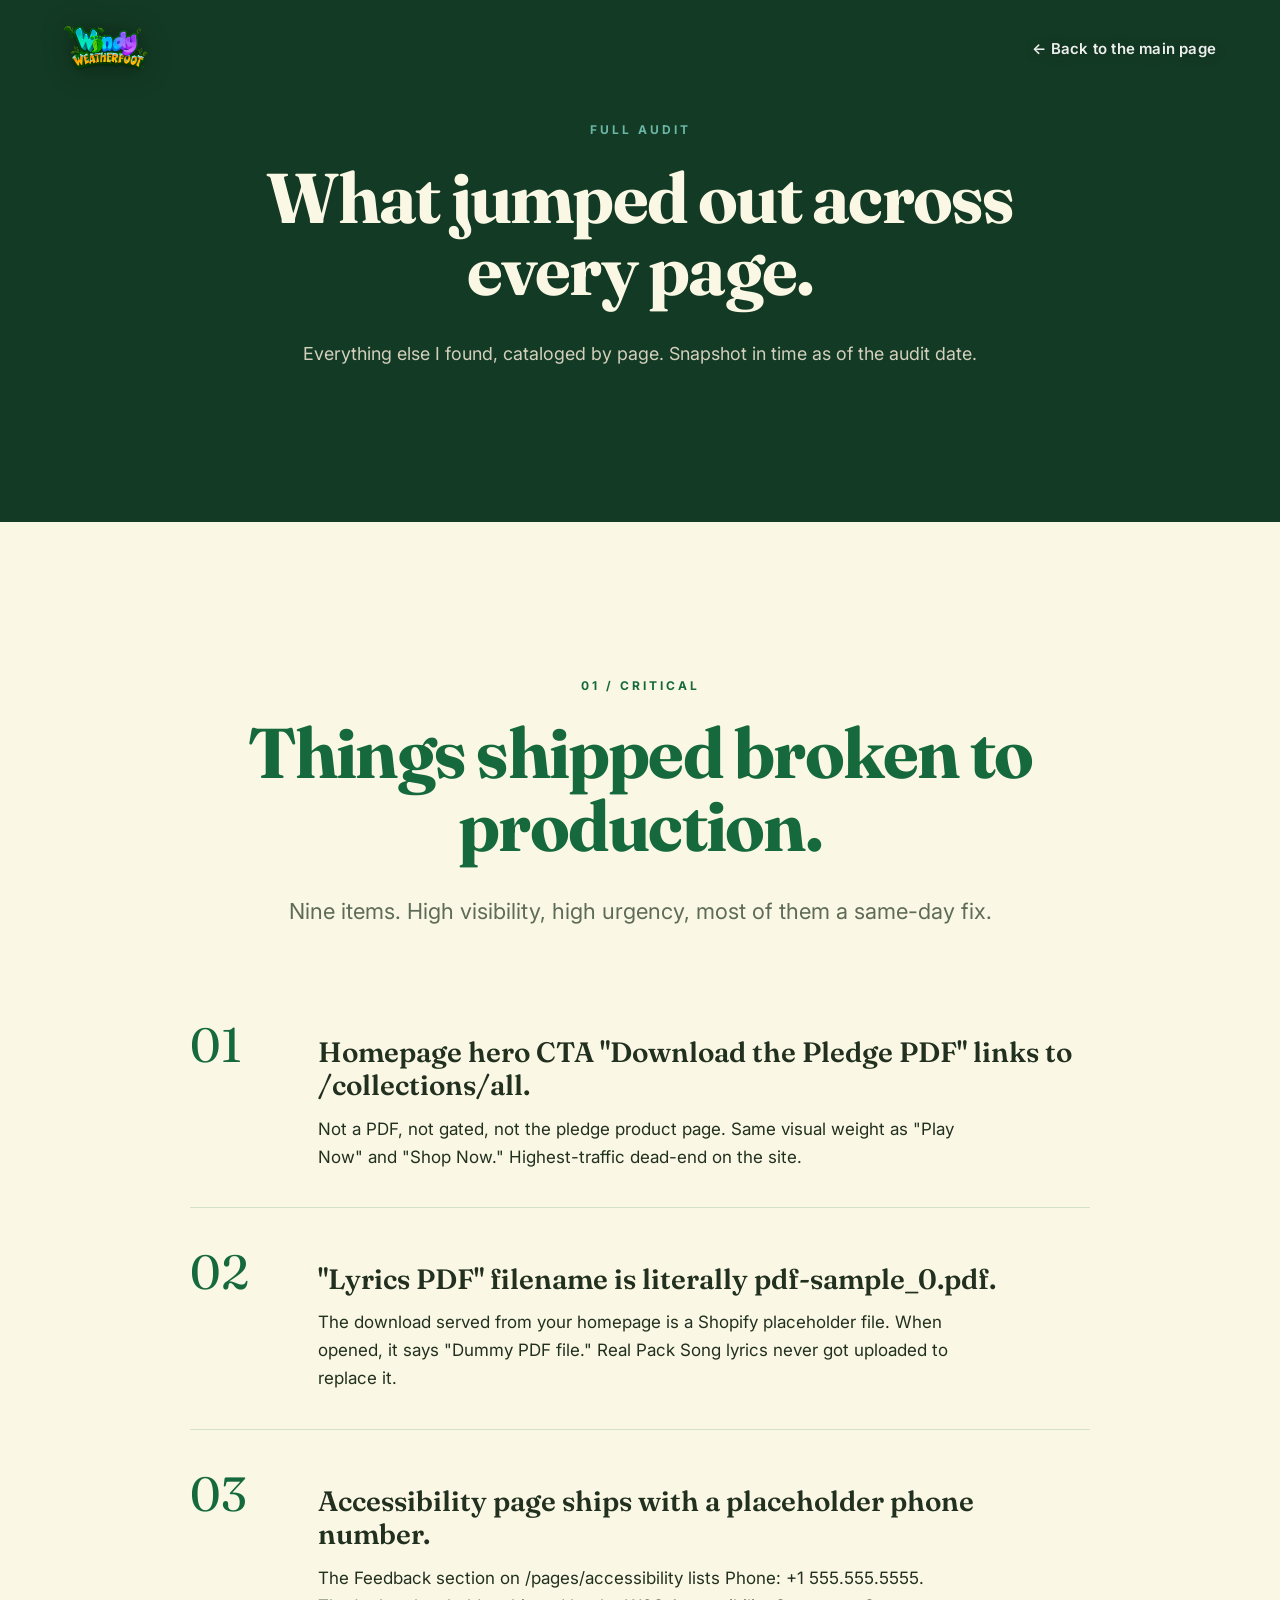
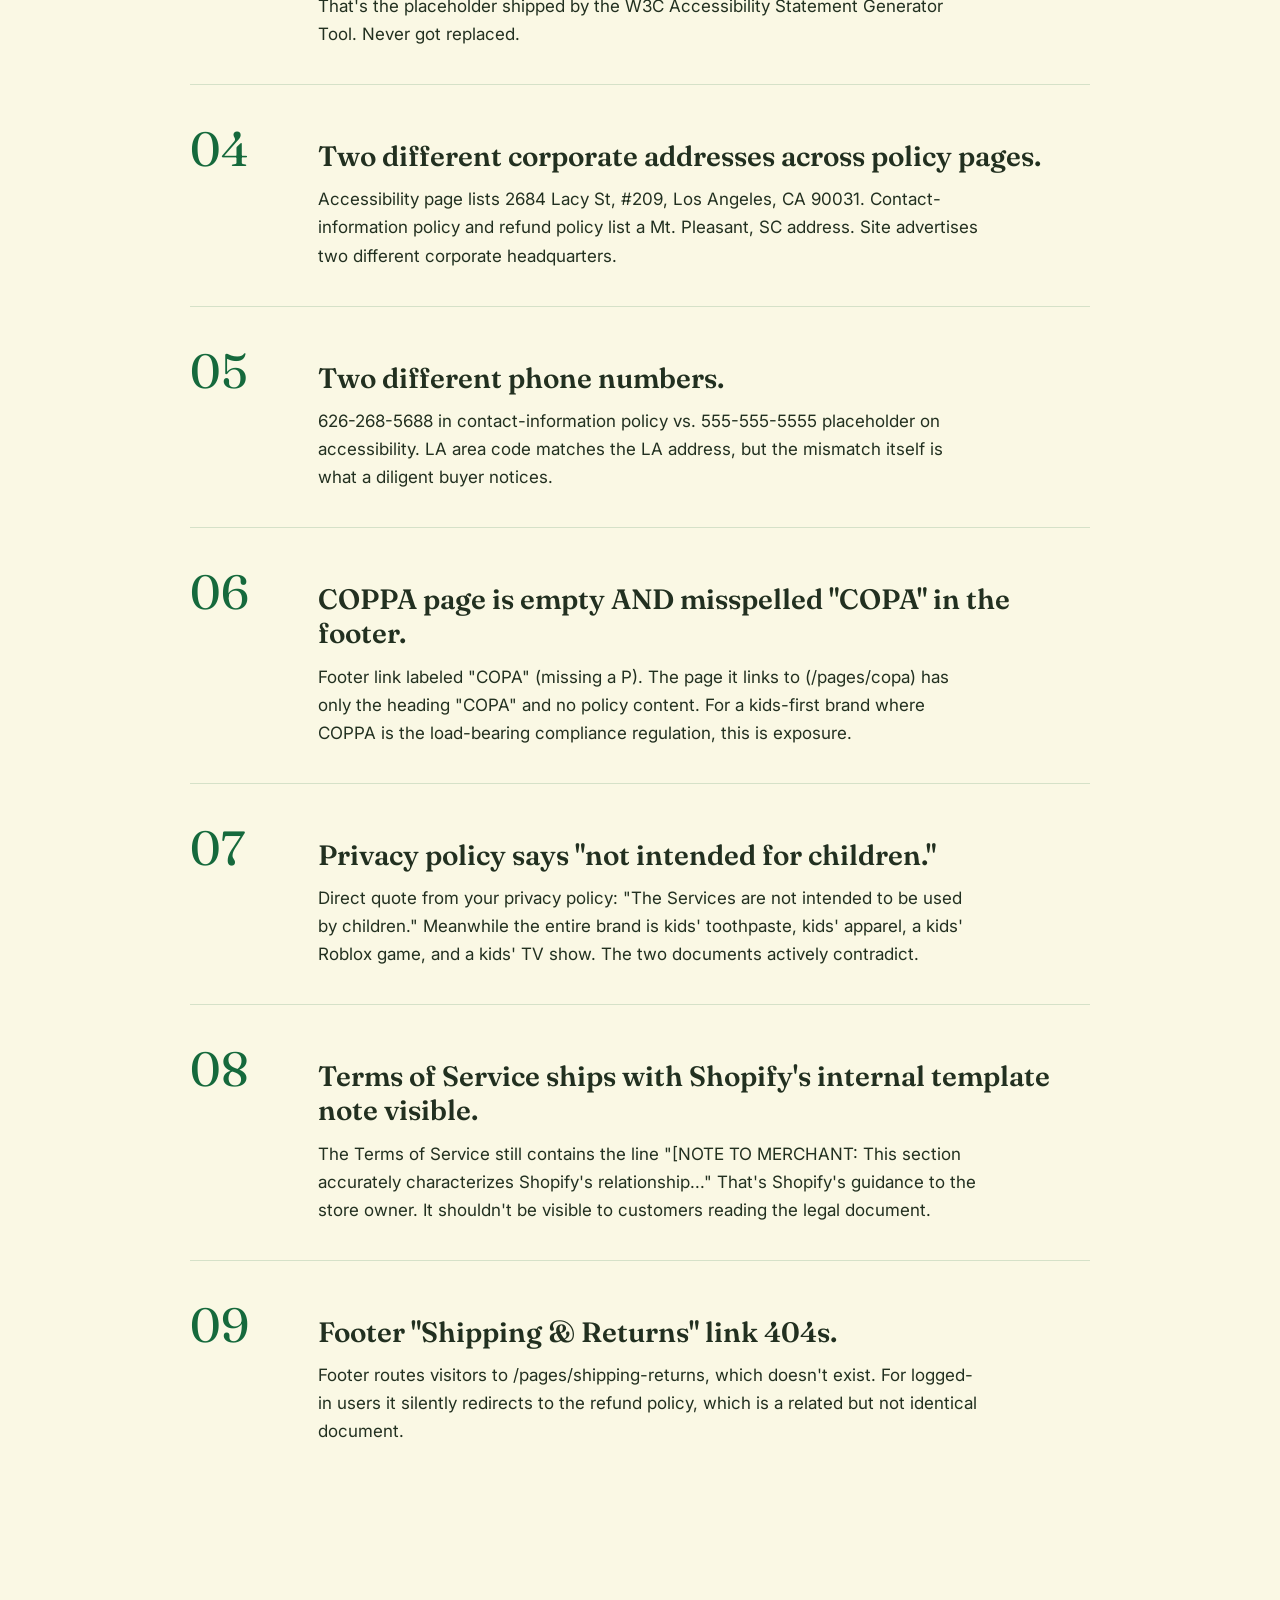
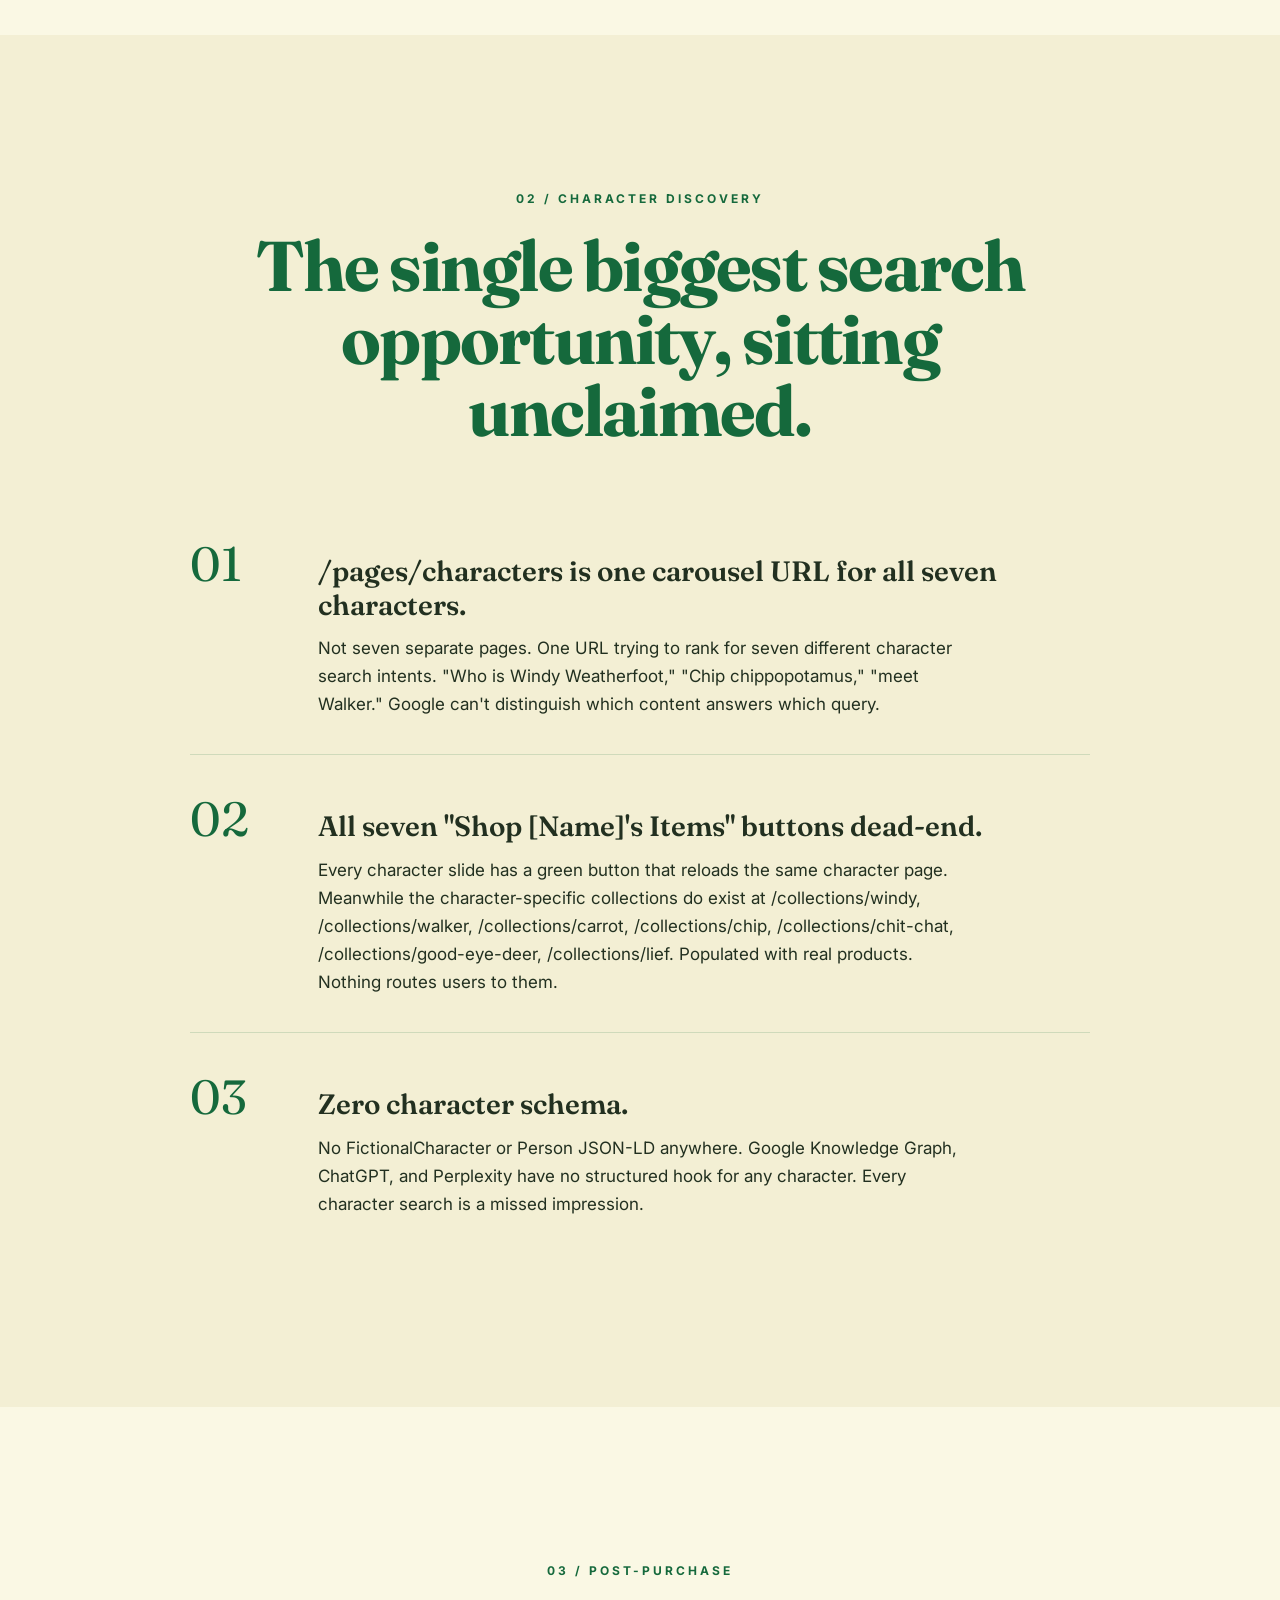
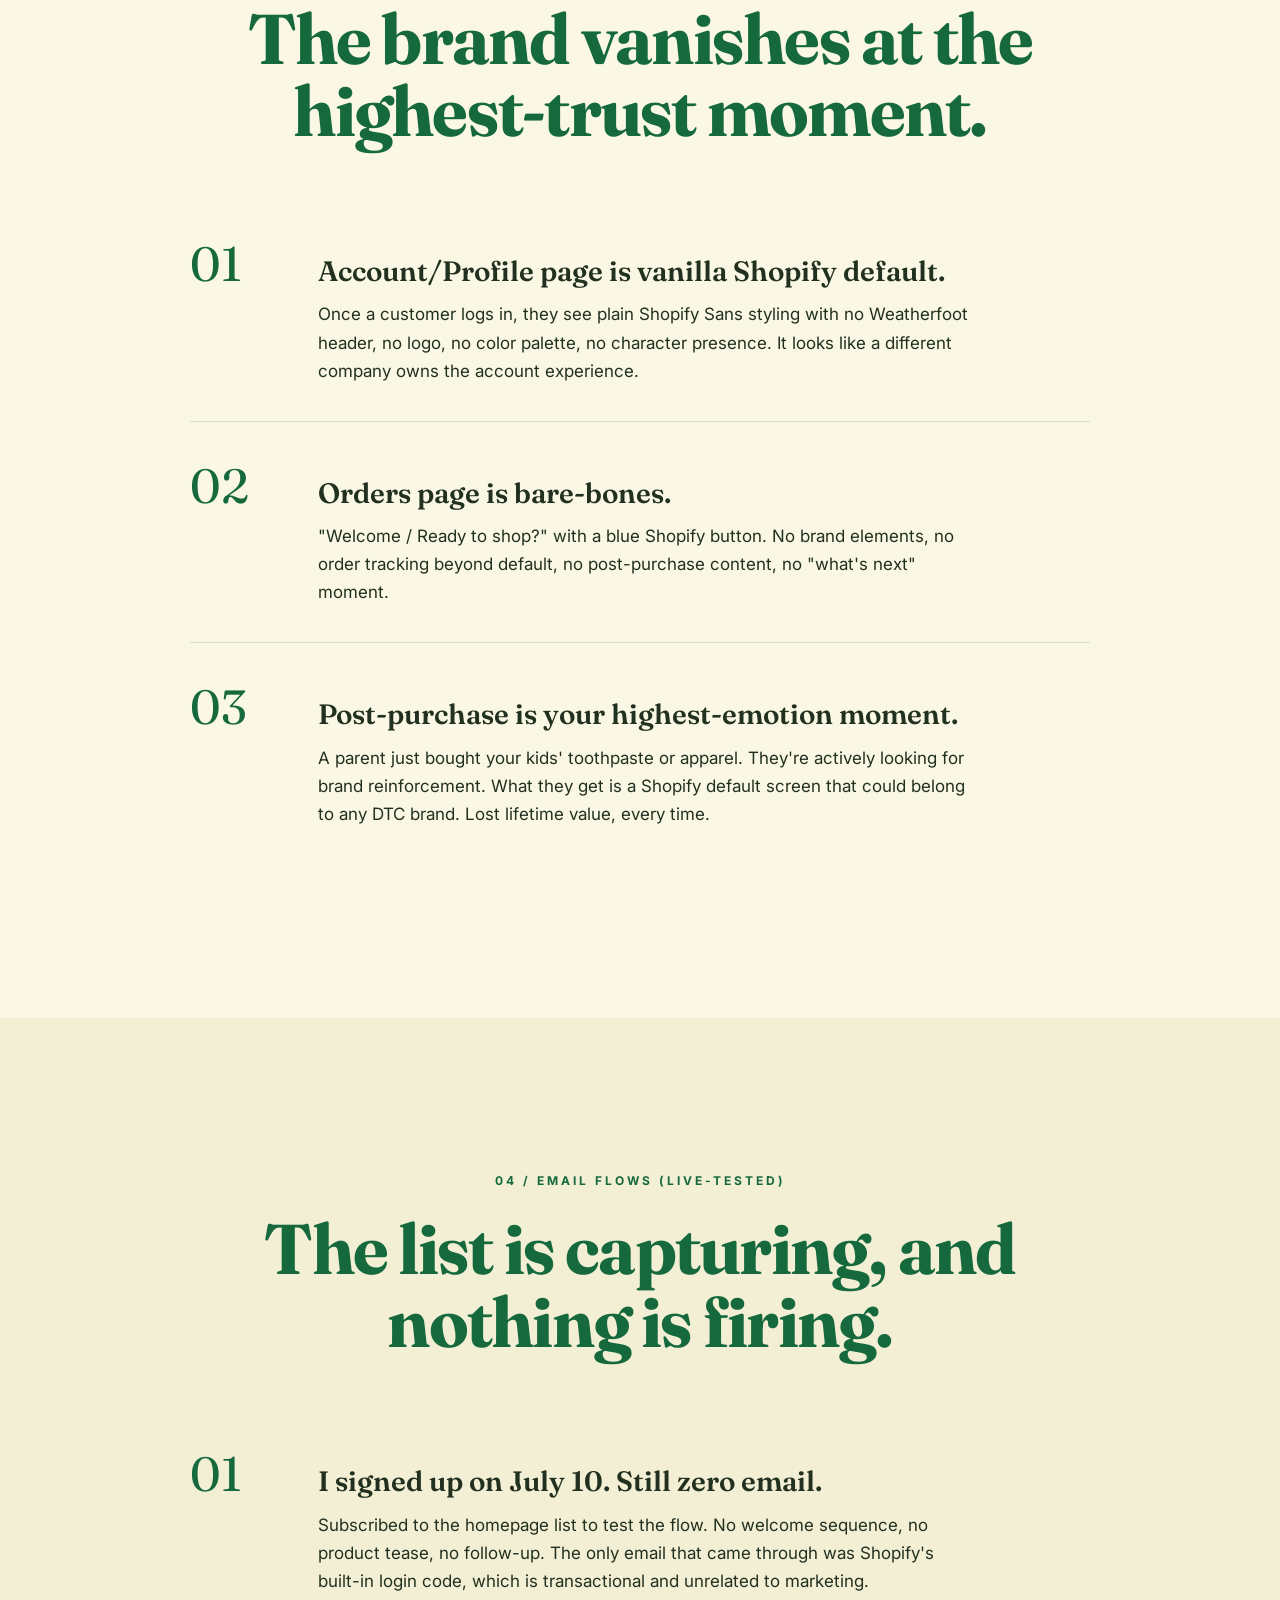
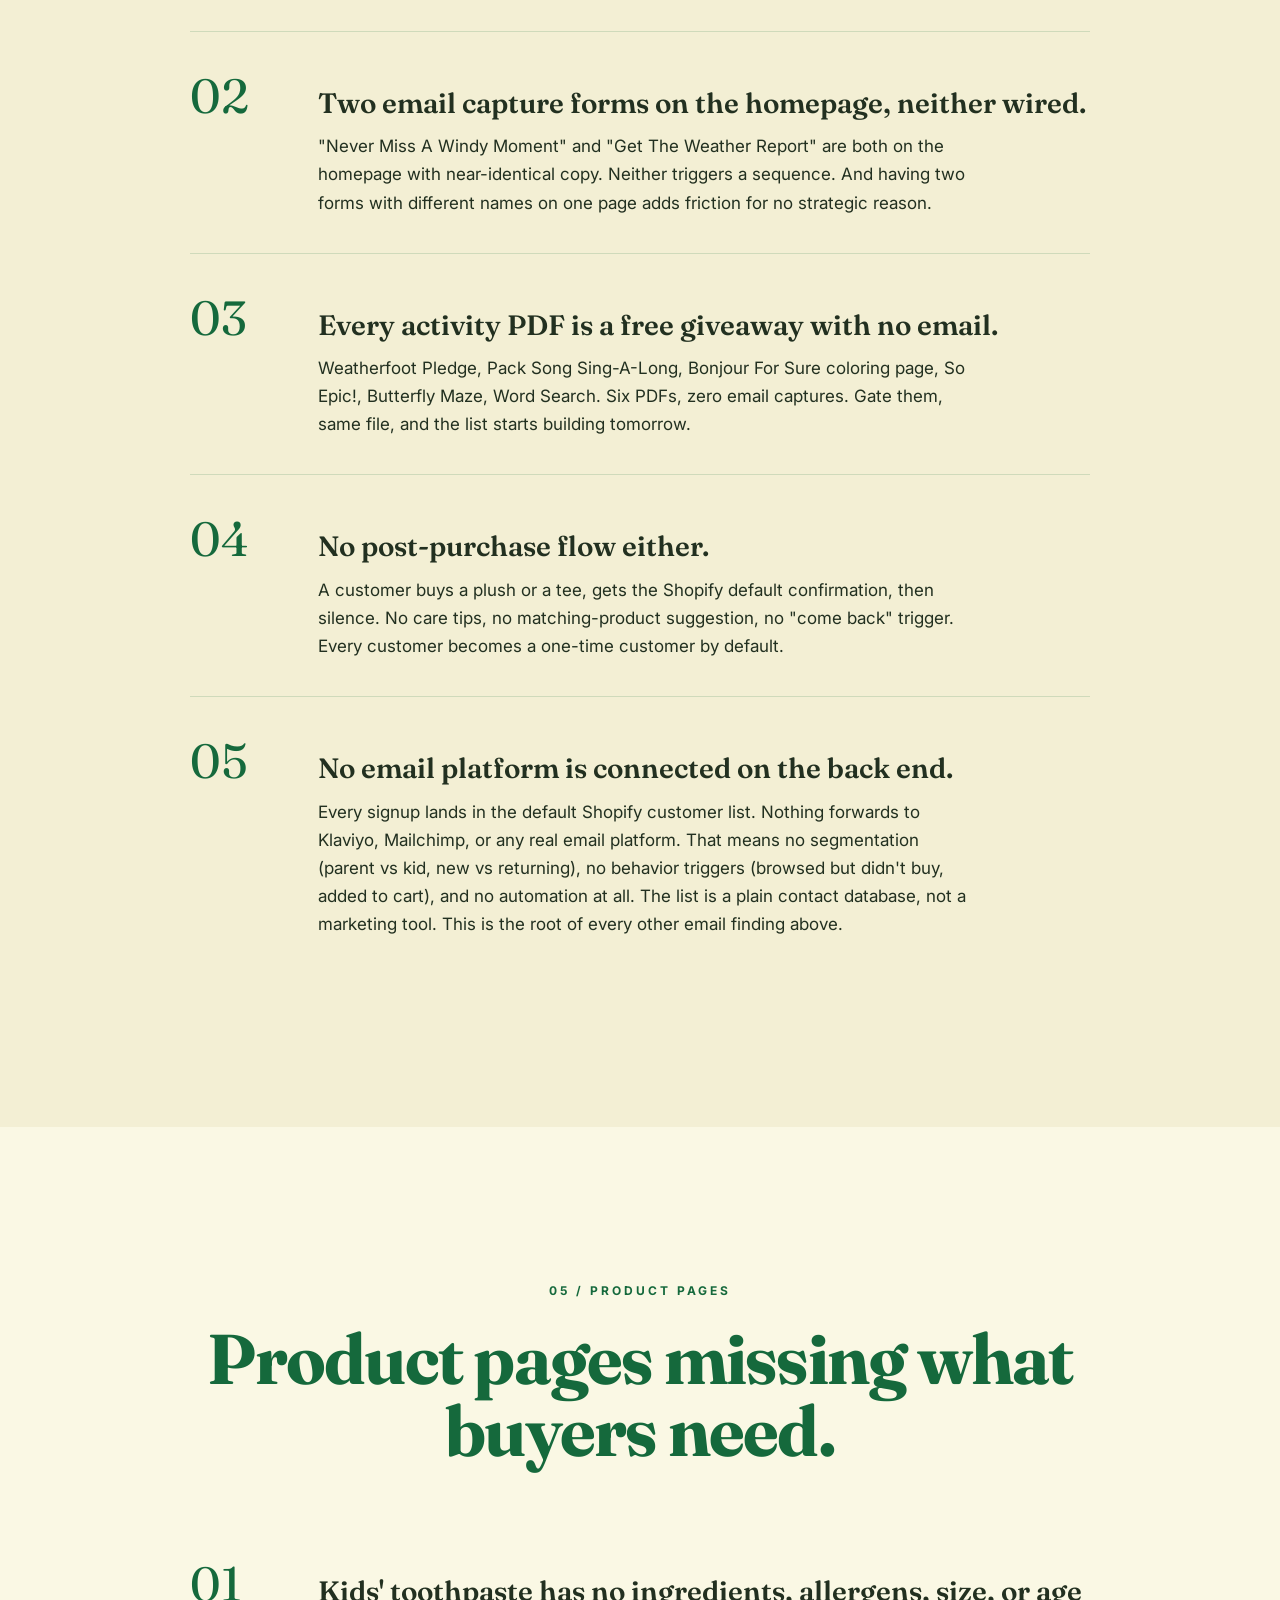
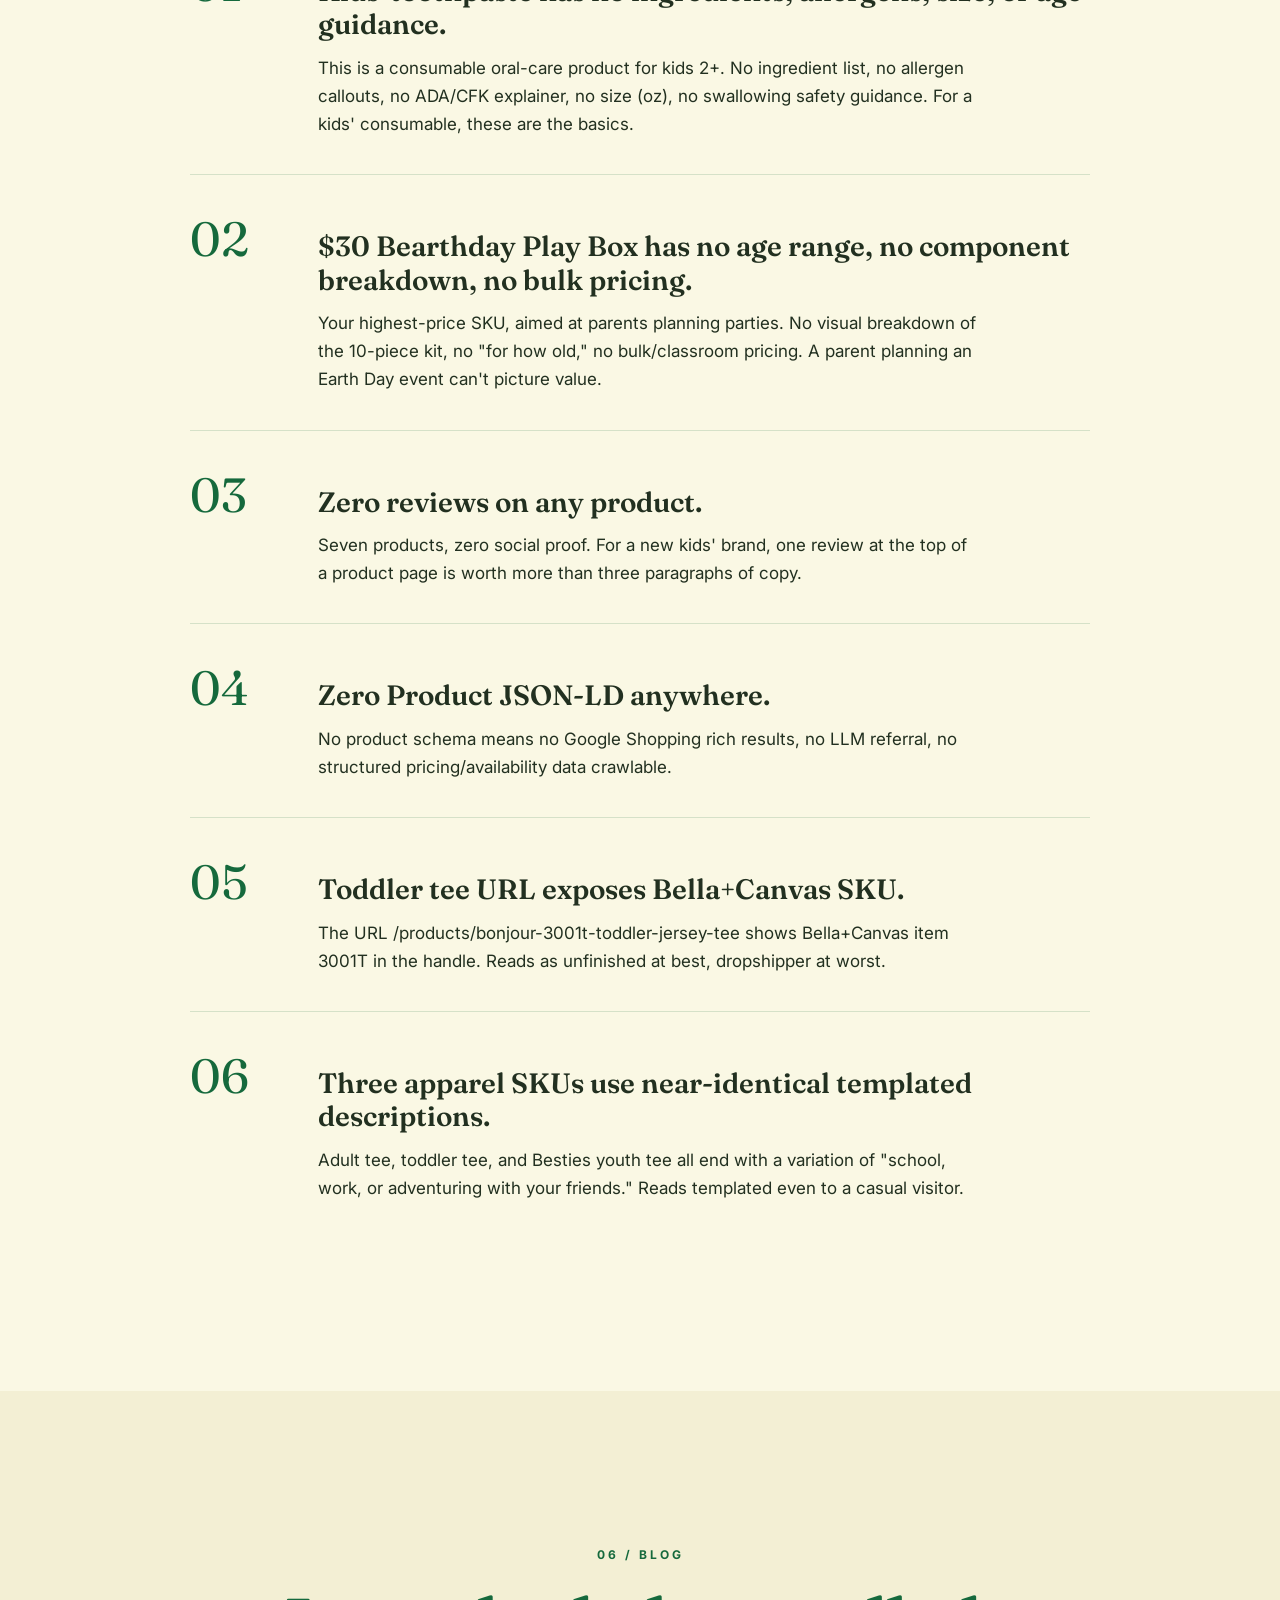
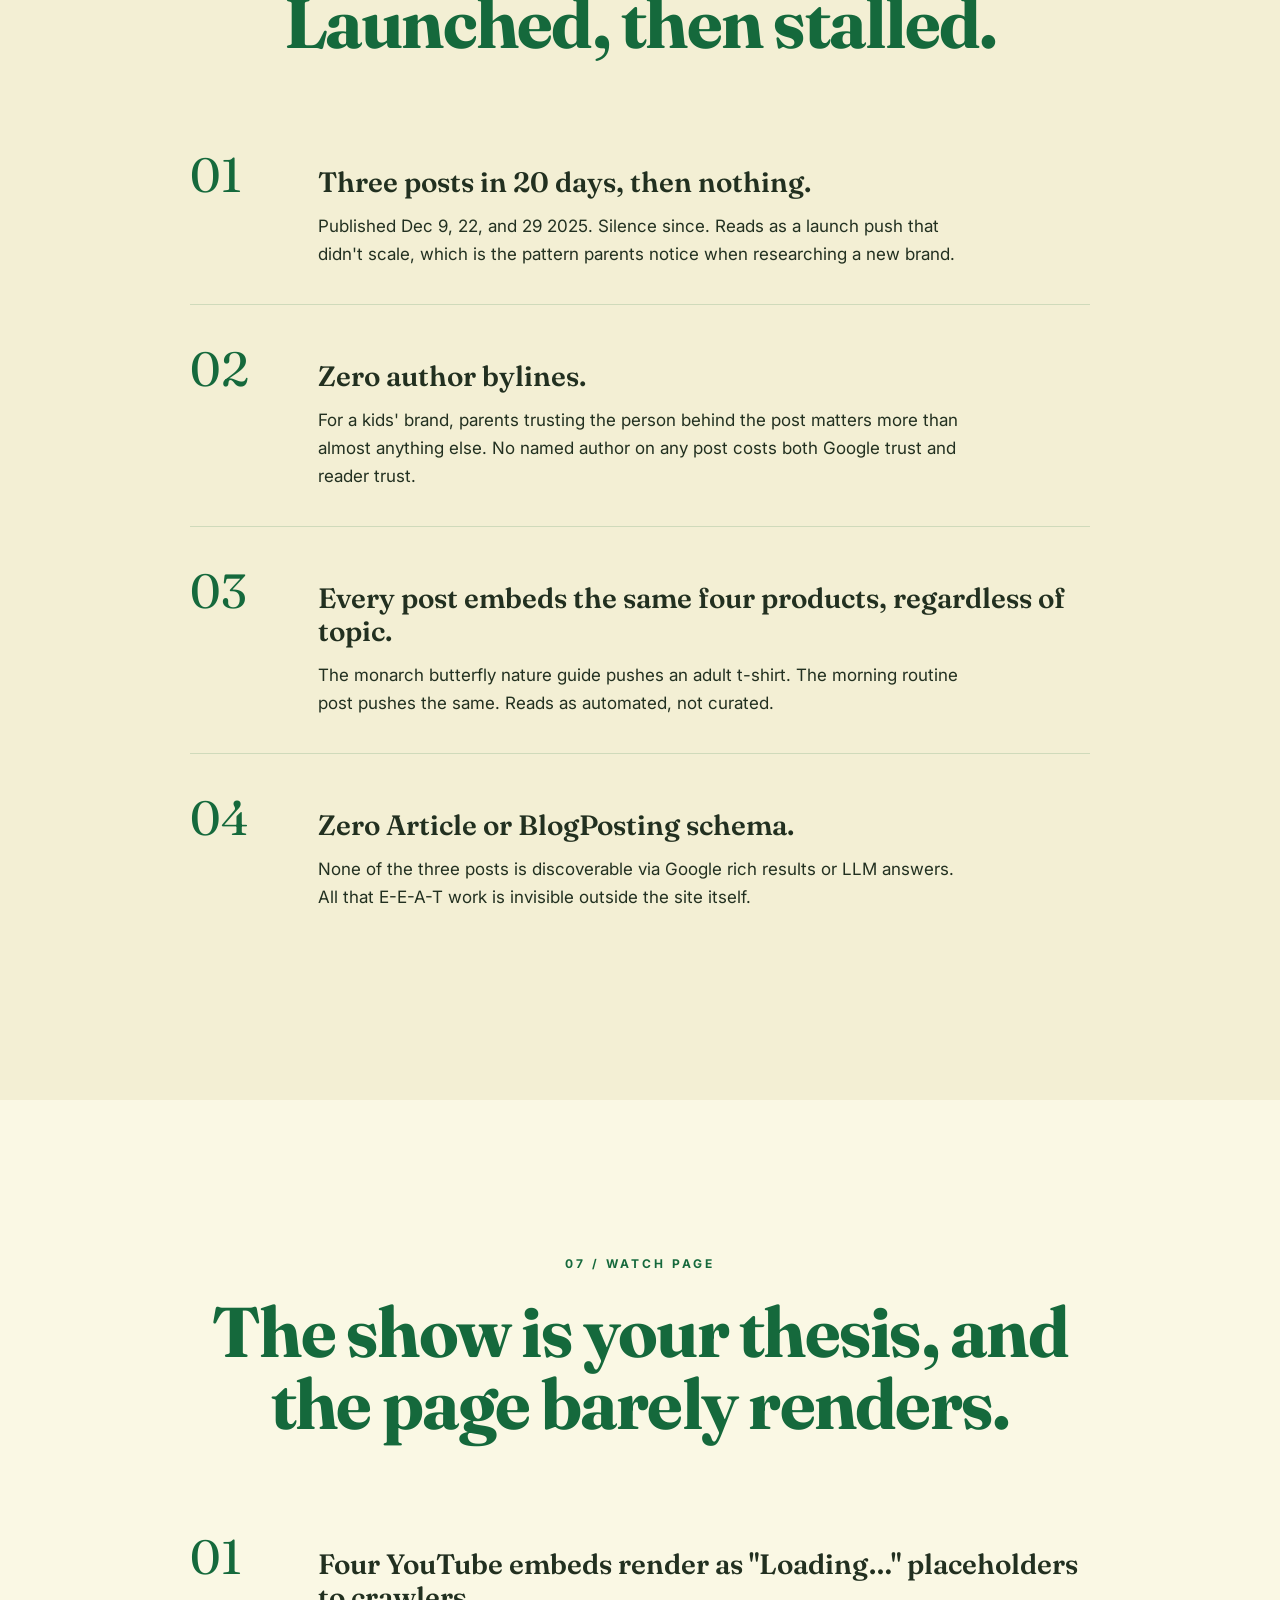
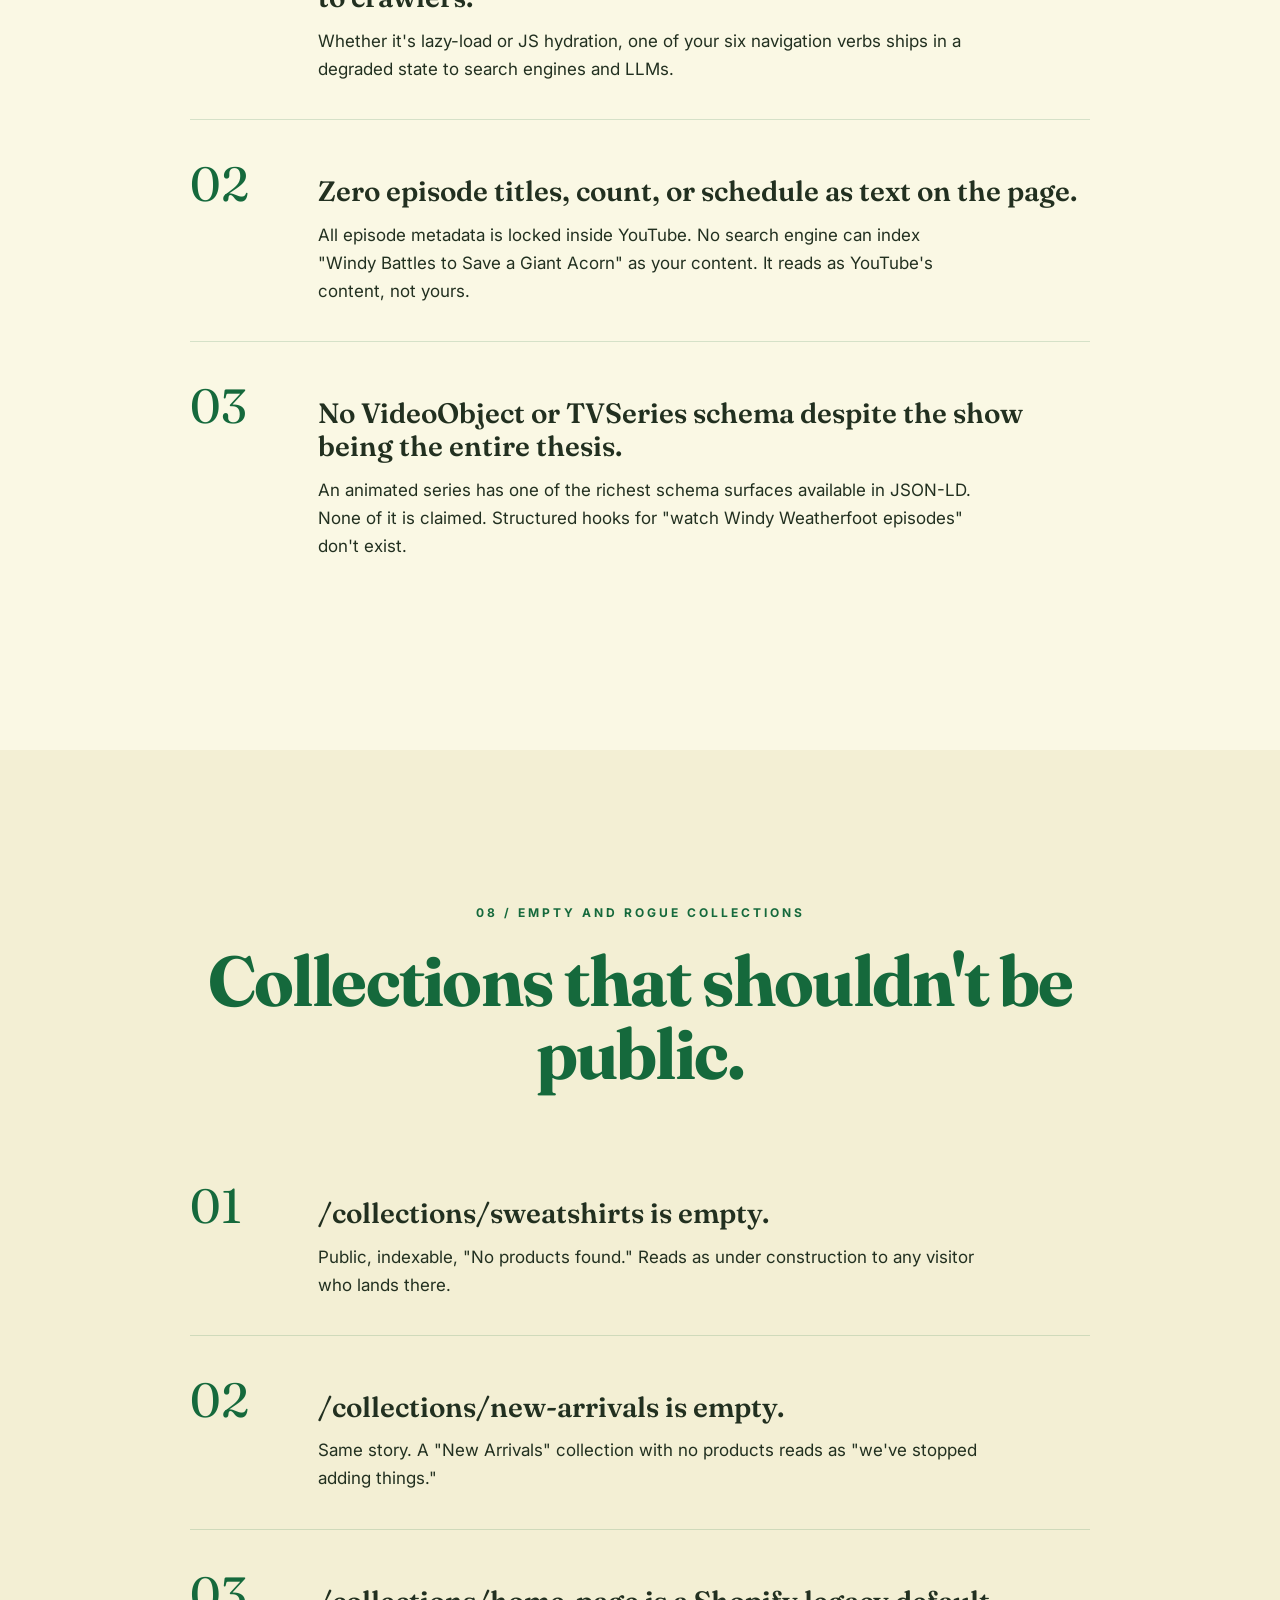
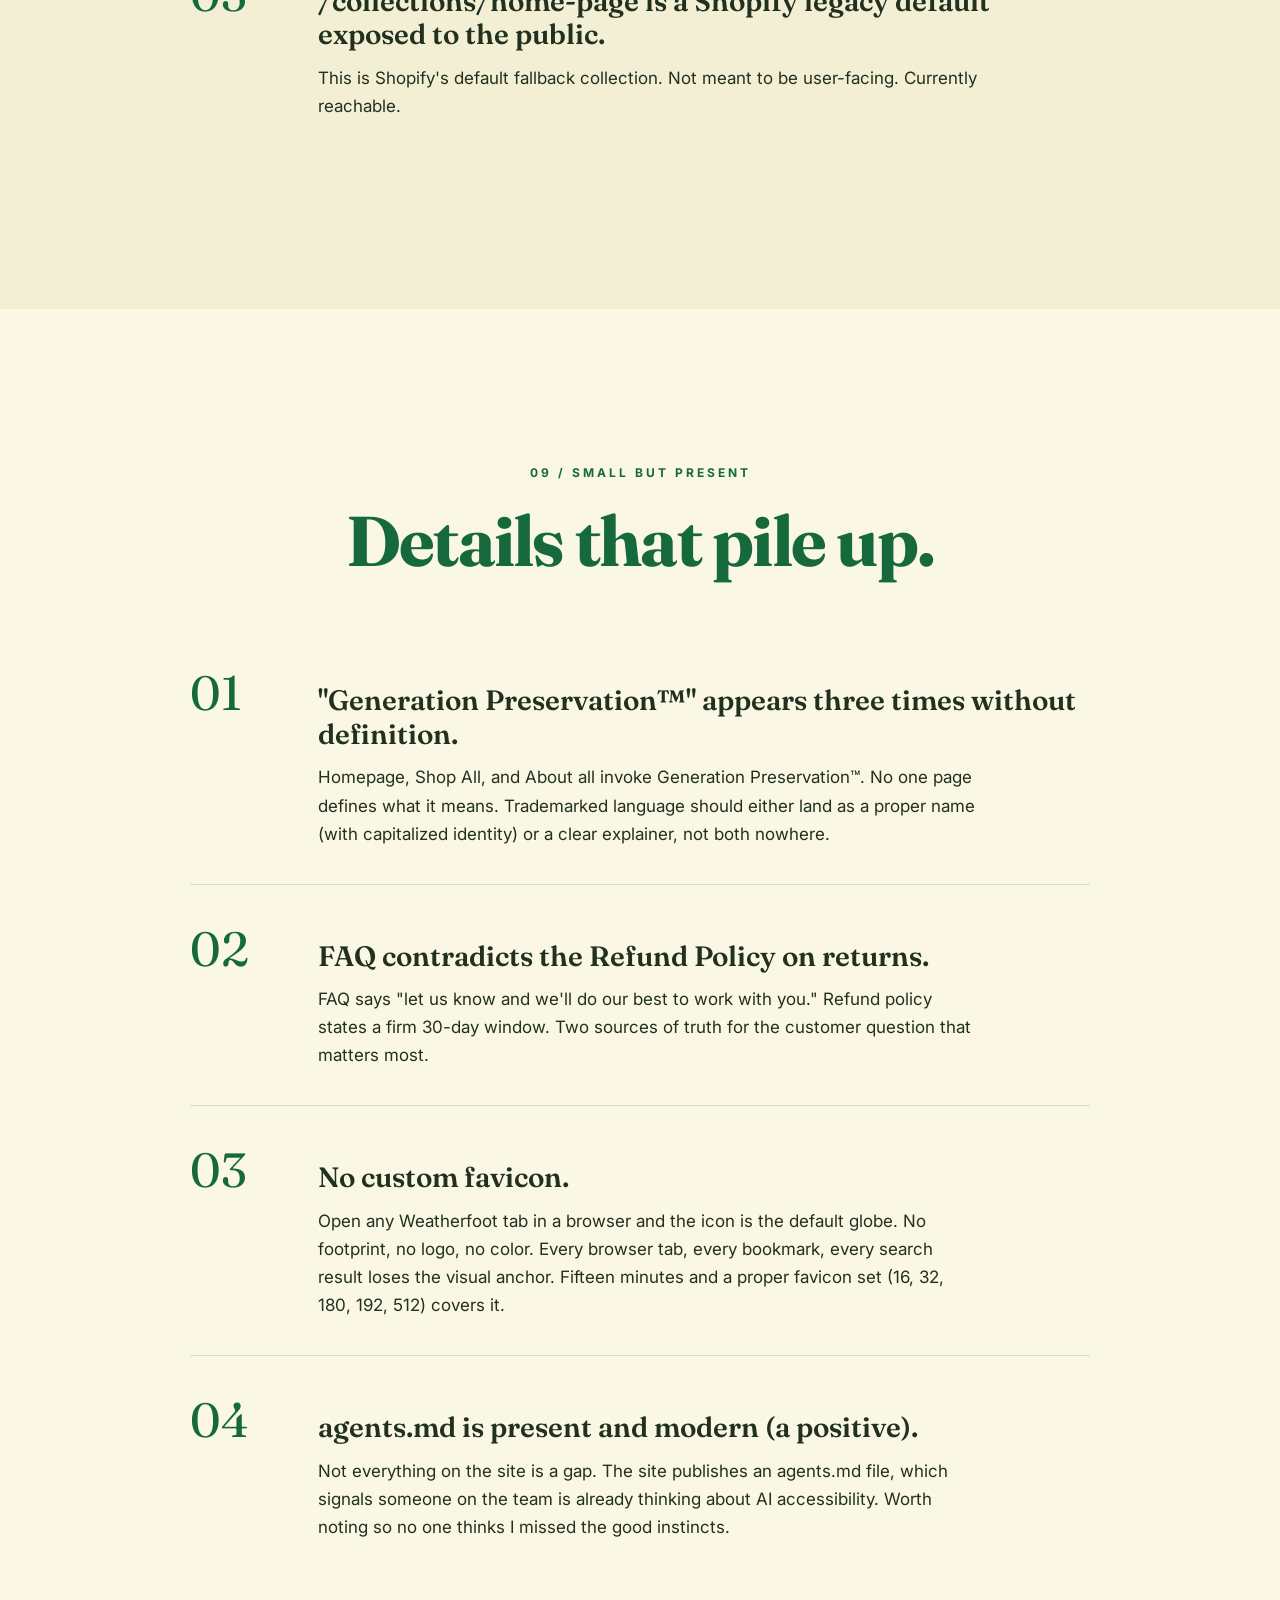
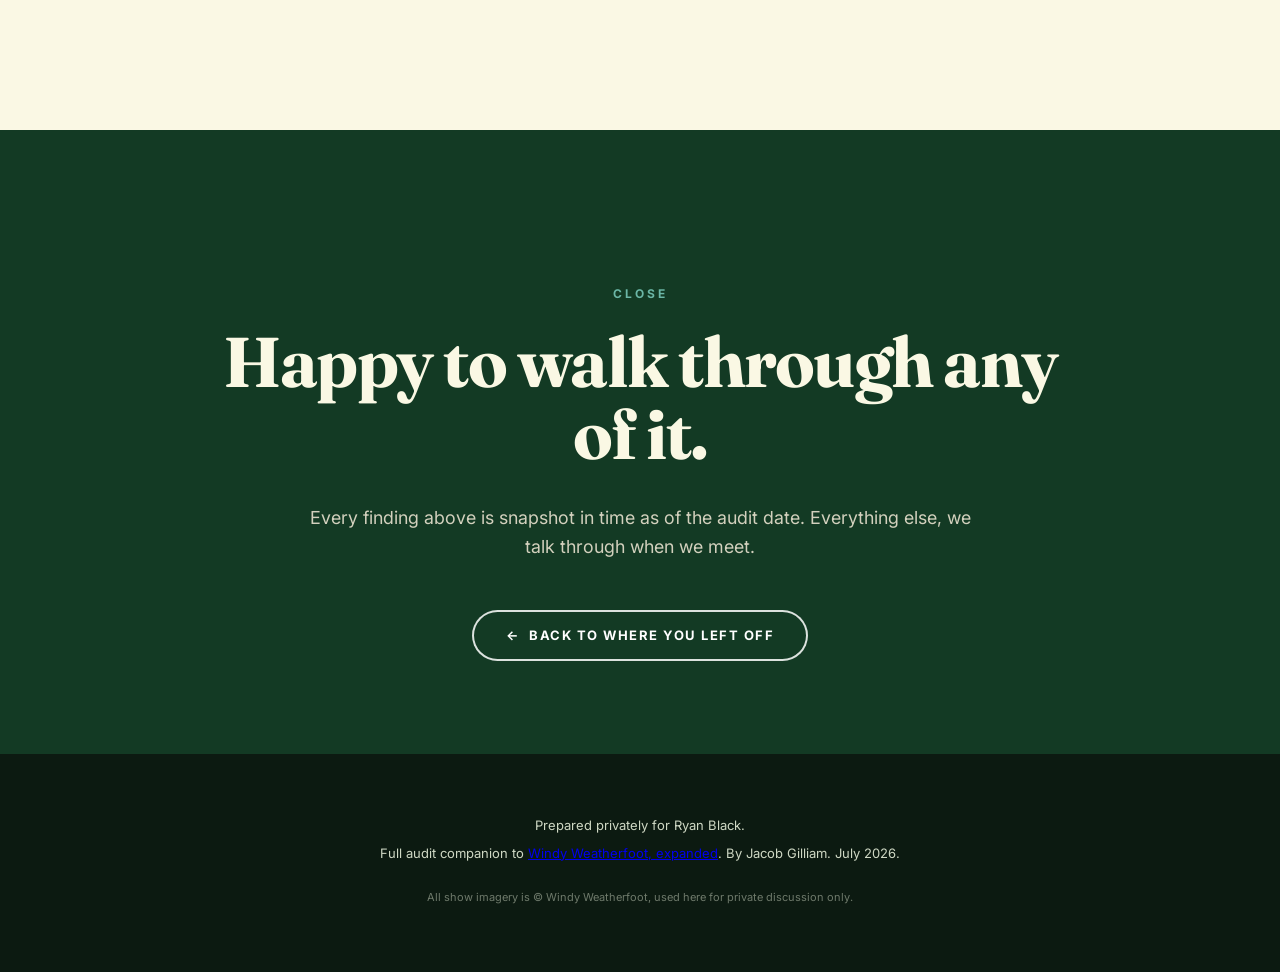
==== audit.html @ cb98b3b2 "fix OG URLs to match actual repo name (windy-read)" ====
<!DOCTYPE html>
<html lang="en">
<head>
  <meta charset="UTF-8" />
  <meta name="viewport" content="width=device-width, initial-scale=1.0" />
  <meta name="robots" content="noindex, nofollow" />
  <title>Full audit, Windy Weatherfoot</title>
  <meta property="og:type" content="website" />
  <meta property="og:url" content="https://jacogilliam-ai.github.io/windy-read/audit.html" />
  <meta property="og:title" content="Full audit, Windy Weatherfoot" />
  <meta property="og:description" content="What jumped out across every page. Prepared for Ryan Black." />
  <meta property="og:image" content="https://jacogilliam-ai.github.io/windy-read/images/hero-cottage-moon.jpg" />
  <link rel="preconnect" href="https://fonts.googleapis.com" />
  <link rel="preconnect" href="https://fonts.gstatic.com" crossorigin />
  <link href="https://fonts.googleapis.com/css2?family=Fraunces:opsz,wght@9..144,400;9..144,500;9..144,600;9..144,700&family=Inter:wght@400;500;600;700&display=swap" rel="stylesheet" />
  <link rel="stylesheet" href="styles.css?v=55" />
</head>
<body>

  <main id="site" class="site">

    <!-- NAV -->
    <nav class="nav">
      <img src="images/logo.webp" alt="Windy Weatherfoot" class="nav-logo" />
      <div class="nav-links">
        <a href="index.html">← Back to the main page</a>
      </div>
    </nav>

    <!-- HERO (compressed) -->
    <section class="section section-forest" style="padding-top: 120px;">
      <div class="container container-narrow center-head">
        <p class="eyebrow eyebrow-light">Full audit</p>
        <h1 class="display-1 display-light">What jumped out across every page.</h1>
        <p class="body-lg body-light">Everything else I found, cataloged by page. Snapshot in time as of the audit date.</p>
      </div>
    </section>

    <!-- 1. CRITICAL FIXES -->
    <section class="section section-cream">
      <div class="container center-head">
        <p class="eyebrow">01 / Critical</p>
        <h2 class="display-1">Things shipped broken to production.</h2>
        <p class="lead">Nine items. High visibility, high urgency, most of them a same-day fix.</p>
      </div>
      <div class="audit-list">
        <article class="audit-item">
          <p class="audit-num">01</p>
          <div class="audit-body">
            <h3>Homepage hero CTA "Download the Pledge PDF" links to /collections/all.</h3>
            <p>Not a PDF, not gated, not the pledge product page. Same visual weight as "Play Now" and "Shop Now." Highest-traffic dead-end on the site.</p>
          </div>
        </article>
        <article class="audit-item">
          <p class="audit-num">02</p>
          <div class="audit-body">
            <h3>"Lyrics PDF" filename is literally pdf-sample_0.pdf.</h3>
            <p>The download served from your homepage is a Shopify placeholder file. When opened, it says "Dummy PDF file." Real Pack Song lyrics never got uploaded to replace it.</p>
          </div>
        </article>
        <article class="audit-item">
          <p class="audit-num">03</p>
          <div class="audit-body">
            <h3>Accessibility page ships with a placeholder phone number.</h3>
            <p>The Feedback section on /pages/accessibility lists Phone: +1 555.555.5555. That's the placeholder shipped by the W3C Accessibility Statement Generator Tool. Never got replaced.</p>
          </div>
        </article>
        <article class="audit-item">
          <p class="audit-num">04</p>
          <div class="audit-body">
            <h3>Two different corporate addresses across policy pages.</h3>
            <p>Accessibility page lists 2684 Lacy St, #209, Los Angeles, CA 90031. Contact-information policy and refund policy list a Mt. Pleasant, SC address. Site advertises two different corporate headquarters.</p>
          </div>
        </article>
        <article class="audit-item">
          <p class="audit-num">05</p>
          <div class="audit-body">
            <h3>Two different phone numbers.</h3>
            <p>626-268-5688 in contact-information policy vs. 555-555-5555 placeholder on accessibility. LA area code matches the LA address, but the mismatch itself is what a diligent buyer notices.</p>
          </div>
        </article>
        <article class="audit-item">
          <p class="audit-num">06</p>
          <div class="audit-body">
            <h3>COPPA page is empty AND misspelled "COPA" in the footer.</h3>
            <p>Footer link labeled "COPA" (missing a P). The page it links to (/pages/copa) has only the heading "COPA" and no policy content. For a kids-first brand where COPPA is the load-bearing compliance regulation, this is exposure.</p>
          </div>
        </article>
        <article class="audit-item">
          <p class="audit-num">07</p>
          <div class="audit-body">
            <h3>Privacy policy says "not intended for children."</h3>
            <p>Direct quote from your privacy policy: "The Services are not intended to be used by children." Meanwhile the entire brand is kids' toothpaste, kids' apparel, a kids' Roblox game, and a kids' TV show. The two documents actively contradict.</p>
          </div>
        </article>
        <article class="audit-item">
          <p class="audit-num">08</p>
          <div class="audit-body">
            <h3>Terms of Service ships with Shopify's internal template note visible.</h3>
            <p>The Terms of Service still contains the line "[NOTE TO MERCHANT: This section accurately characterizes Shopify's relationship..." That's Shopify's guidance to the store owner. It shouldn't be visible to customers reading the legal document.</p>
          </div>
        </article>
        <article class="audit-item">
          <p class="audit-num">09</p>
          <div class="audit-body">
            <h3>Footer "Shipping & Returns" link 404s.</h3>
            <p>Footer routes visitors to /pages/shipping-returns, which doesn't exist. For logged-in users it silently redirects to the refund policy, which is a related but not identical document.</p>
          </div>
        </article>
      </div>
    </section>

    <!-- 2. CHARACTER DISCOVERY -->
    <section class="section section-cream-2">
      <div class="container center-head">
        <p class="eyebrow">02 / Character discovery</p>
        <h2 class="display-1">The single biggest search opportunity, sitting unclaimed.</h2>
      </div>
      <div class="audit-list">
        <article class="audit-item">
          <p class="audit-num">01</p>
          <div class="audit-body">
            <h3>/pages/characters is one carousel URL for all seven characters.</h3>
            <p>Not seven separate pages. One URL trying to rank for seven different character search intents. "Who is Windy Weatherfoot," "Chip chippopotamus," "meet Walker." Google can't distinguish which content answers which query.</p>
          </div>
        </article>
        <article class="audit-item">
          <p class="audit-num">02</p>
          <div class="audit-body">
            <h3>All seven "Shop [Name]'s Items" buttons dead-end.</h3>
            <p>Every character slide has a green button that reloads the same character page. Meanwhile the character-specific collections do exist at /collections/windy, /collections/walker, /collections/carrot, /collections/chip, /collections/chit-chat, /collections/good-eye-deer, /collections/lief. Populated with real products. Nothing routes users to them.</p>
          </div>
        </article>
        <article class="audit-item">
          <p class="audit-num">03</p>
          <div class="audit-body">
            <h3>Zero character schema.</h3>
            <p>No FictionalCharacter or Person JSON-LD anywhere. Google Knowledge Graph, ChatGPT, and Perplexity have no structured hook for any character. Every character search is a missed impression.</p>
          </div>
        </article>
      </div>
    </section>

    <!-- 3. POST-PURCHASE GAP -->
    <section class="section section-cream">
      <div class="container center-head">
        <p class="eyebrow">03 / Post-purchase</p>
        <h2 class="display-1">The brand vanishes at the highest-trust moment.</h2>
      </div>
      <div class="audit-list">
        <article class="audit-item">
          <p class="audit-num">01</p>
          <div class="audit-body">
            <h3>Account/Profile page is vanilla Shopify default.</h3>
            <p>Once a customer logs in, they see plain Shopify Sans styling with no Weatherfoot header, no logo, no color palette, no character presence. It looks like a different company owns the account experience.</p>
          </div>
        </article>
        <article class="audit-item">
          <p class="audit-num">02</p>
          <div class="audit-body">
            <h3>Orders page is bare-bones.</h3>
            <p>"Welcome / Ready to shop?" with a blue Shopify button. No brand elements, no order tracking beyond default, no post-purchase content, no "what's next" moment.</p>
          </div>
        </article>
        <article class="audit-item">
          <p class="audit-num">03</p>
          <div class="audit-body">
            <h3>Post-purchase is your highest-emotion moment.</h3>
            <p>A parent just bought your kids' toothpaste or apparel. They're actively looking for brand reinforcement. What they get is a Shopify default screen that could belong to any DTC brand. Lost lifetime value, every time.</p>
          </div>
        </article>
      </div>
    </section>

    <!-- 4. EMAIL FLOWS (LIVE-TESTED) -->
    <section class="section section-cream-2">
      <div class="container center-head">
        <p class="eyebrow">04 / Email flows (live-tested)</p>
        <h2 class="display-1">The list is capturing, and nothing is firing.</h2>
      </div>
      <div class="audit-list">
        <article class="audit-item">
          <p class="audit-num">01</p>
          <div class="audit-body">
            <h3>I signed up on July 10. Still zero email.</h3>
            <p>Subscribed to the homepage list to test the flow. No welcome sequence, no product tease, no follow-up. The only email that came through was Shopify's built-in login code, which is transactional and unrelated to marketing.</p>
          </div>
        </article>
        <article class="audit-item">
          <p class="audit-num">02</p>
          <div class="audit-body">
            <h3>Two email capture forms on the homepage, neither wired.</h3>
            <p>"Never Miss A Windy Moment" and "Get The Weather Report" are both on the homepage with near-identical copy. Neither triggers a sequence. And having two forms with different names on one page adds friction for no strategic reason.</p>
          </div>
        </article>
        <article class="audit-item">
          <p class="audit-num">03</p>
          <div class="audit-body">
            <h3>Every activity PDF is a free giveaway with no email.</h3>
            <p>Weatherfoot Pledge, Pack Song Sing-A-Long, Bonjour For Sure coloring page, So Epic!, Butterfly Maze, Word Search. Six PDFs, zero email captures. Gate them, same file, and the list starts building tomorrow.</p>
          </div>
        </article>
        <article class="audit-item">
          <p class="audit-num">04</p>
          <div class="audit-body">
            <h3>No post-purchase flow either.</h3>
            <p>A customer buys a plush or a tee, gets the Shopify default confirmation, then silence. No care tips, no matching-product suggestion, no "come back" trigger. Every customer becomes a one-time customer by default.</p>
          </div>
        </article>
        <article class="audit-item">
          <p class="audit-num">05</p>
          <div class="audit-body">
            <h3>No email platform is connected on the back end.</h3>
            <p>Every signup lands in the default Shopify customer list. Nothing forwards to Klaviyo, Mailchimp, or any real email platform. That means no segmentation (parent vs kid, new vs returning), no behavior triggers (browsed but didn't buy, added to cart), and no automation at all. The list is a plain contact database, not a marketing tool. This is the root of every other email finding above.</p>
          </div>
        </article>
      </div>
    </section>

    <!-- 5. PRODUCT PAGES -->
    <section class="section section-cream">
      <div class="container center-head">
        <p class="eyebrow">05 / Product pages</p>
        <h2 class="display-1">Product pages missing what buyers need.</h2>
      </div>
      <div class="audit-list">
        <article class="audit-item">
          <p class="audit-num">01</p>
          <div class="audit-body">
            <h3>Kids' toothpaste has no ingredients, allergens, size, or age guidance.</h3>
            <p>This is a consumable oral-care product for kids 2+. No ingredient list, no allergen callouts, no ADA/CFK explainer, no size (oz), no swallowing safety guidance. For a kids' consumable, these are the basics.</p>
          </div>
        </article>
        <article class="audit-item">
          <p class="audit-num">02</p>
          <div class="audit-body">
            <h3>$30 Bearthday Play Box has no age range, no component breakdown, no bulk pricing.</h3>
            <p>Your highest-price SKU, aimed at parents planning parties. No visual breakdown of the 10-piece kit, no "for how old," no bulk/classroom pricing. A parent planning an Earth Day event can't picture value.</p>
          </div>
        </article>
        <article class="audit-item">
          <p class="audit-num">03</p>
          <div class="audit-body">
            <h3>Zero reviews on any product.</h3>
            <p>Seven products, zero social proof. For a new kids' brand, one review at the top of a product page is worth more than three paragraphs of copy.</p>
          </div>
        </article>
        <article class="audit-item">
          <p class="audit-num">04</p>
          <div class="audit-body">
            <h3>Zero Product JSON-LD anywhere.</h3>
            <p>No product schema means no Google Shopping rich results, no LLM referral, no structured pricing/availability data crawlable.</p>
          </div>
        </article>
        <article class="audit-item">
          <p class="audit-num">05</p>
          <div class="audit-body">
            <h3>Toddler tee URL exposes Bella+Canvas SKU.</h3>
            <p>The URL /products/bonjour-3001t-toddler-jersey-tee shows Bella+Canvas item 3001T in the handle. Reads as unfinished at best, dropshipper at worst.</p>
          </div>
        </article>
        <article class="audit-item">
          <p class="audit-num">06</p>
          <div class="audit-body">
            <h3>Three apparel SKUs use near-identical templated descriptions.</h3>
            <p>Adult tee, toddler tee, and Besties youth tee all end with a variation of "school, work, or adventuring with your friends." Reads templated even to a casual visitor.</p>
          </div>
        </article>
      </div>
    </section>

    <!-- 6. BLOG -->
    <section class="section section-cream-2">
      <div class="container center-head">
        <p class="eyebrow">06 / Blog</p>
        <h2 class="display-1">Launched, then stalled.</h2>
      </div>
      <div class="audit-list">
        <article class="audit-item">
          <p class="audit-num">01</p>
          <div class="audit-body">
            <h3>Three posts in 20 days, then nothing.</h3>
            <p>Published Dec 9, 22, and 29 2025. Silence since. Reads as a launch push that didn't scale, which is the pattern parents notice when researching a new brand.</p>
          </div>
        </article>
        <article class="audit-item">
          <p class="audit-num">02</p>
          <div class="audit-body">
            <h3>Zero author bylines.</h3>
            <p>For a kids' brand, parents trusting the person behind the post matters more than almost anything else. No named author on any post costs both Google trust and reader trust.</p>
          </div>
        </article>
        <article class="audit-item">
          <p class="audit-num">03</p>
          <div class="audit-body">
            <h3>Every post embeds the same four products, regardless of topic.</h3>
            <p>The monarch butterfly nature guide pushes an adult t-shirt. The morning routine post pushes the same. Reads as automated, not curated.</p>
          </div>
        </article>
        <article class="audit-item">
          <p class="audit-num">04</p>
          <div class="audit-body">
            <h3>Zero Article or BlogPosting schema.</h3>
            <p>None of the three posts is discoverable via Google rich results or LLM answers. All that E-E-A-T work is invisible outside the site itself.</p>
          </div>
        </article>
      </div>
    </section>

    <!-- 7. WATCH PAGE -->
    <section class="section section-cream">
      <div class="container center-head">
        <p class="eyebrow">07 / Watch page</p>
        <h2 class="display-1">The show is your thesis, and the page barely renders.</h2>
      </div>
      <div class="audit-list">
        <article class="audit-item">
          <p class="audit-num">01</p>
          <div class="audit-body">
            <h3>Four YouTube embeds render as "Loading…" placeholders to crawlers.</h3>
            <p>Whether it's lazy-load or JS hydration, one of your six navigation verbs ships in a degraded state to search engines and LLMs.</p>
          </div>
        </article>
        <article class="audit-item">
          <p class="audit-num">02</p>
          <div class="audit-body">
            <h3>Zero episode titles, count, or schedule as text on the page.</h3>
            <p>All episode metadata is locked inside YouTube. No search engine can index "Windy Battles to Save a Giant Acorn" as your content. It reads as YouTube's content, not yours.</p>
          </div>
        </article>
        <article class="audit-item">
          <p class="audit-num">03</p>
          <div class="audit-body">
            <h3>No VideoObject or TVSeries schema despite the show being the entire thesis.</h3>
            <p>An animated series has one of the richest schema surfaces available in JSON-LD. None of it is claimed. Structured hooks for "watch Windy Weatherfoot episodes" don't exist.</p>
          </div>
        </article>
      </div>
    </section>

    <!-- 8. EMPTY / ROGUE COLLECTIONS -->
    <section class="section section-cream-2">
      <div class="container center-head">
        <p class="eyebrow">08 / Empty and rogue collections</p>
        <h2 class="display-1">Collections that shouldn't be public.</h2>
      </div>
      <div class="audit-list">
        <article class="audit-item">
          <p class="audit-num">01</p>
          <div class="audit-body">
            <h3>/collections/sweatshirts is empty.</h3>
            <p>Public, indexable, "No products found." Reads as under construction to any visitor who lands there.</p>
          </div>
        </article>
        <article class="audit-item">
          <p class="audit-num">02</p>
          <div class="audit-body">
            <h3>/collections/new-arrivals is empty.</h3>
            <p>Same story. A "New Arrivals" collection with no products reads as "we've stopped adding things."</p>
          </div>
        </article>
        <article class="audit-item">
          <p class="audit-num">03</p>
          <div class="audit-body">
            <h3>/collections/home-page is a Shopify legacy default exposed to the public.</h3>
            <p>This is Shopify's default fallback collection. Not meant to be user-facing. Currently reachable.</p>
          </div>
        </article>
      </div>
    </section>

    <!-- 9. SMALL BUT PRESENT -->
    <section class="section section-cream">
      <div class="container center-head">
        <p class="eyebrow">09 / Small but present</p>
        <h2 class="display-1">Details that pile up.</h2>
      </div>
      <div class="audit-list">
        <article class="audit-item">
          <p class="audit-num">01</p>
          <div class="audit-body">
            <h3>"Generation Preservation™" appears three times without definition.</h3>
            <p>Homepage, Shop All, and About all invoke Generation Preservation™. No one page defines what it means. Trademarked language should either land as a proper name (with capitalized identity) or a clear explainer, not both nowhere.</p>
          </div>
        </article>
        <article class="audit-item">
          <p class="audit-num">02</p>
          <div class="audit-body">
            <h3>FAQ contradicts the Refund Policy on returns.</h3>
            <p>FAQ says "let us know and we'll do our best to work with you." Refund policy states a firm 30-day window. Two sources of truth for the customer question that matters most.</p>
          </div>
        </article>
        <article class="audit-item">
          <p class="audit-num">03</p>
          <div class="audit-body">
            <h3>No custom favicon.</h3>
            <p>Open any Weatherfoot tab in a browser and the icon is the default globe. No footprint, no logo, no color. Every browser tab, every bookmark, every search result loses the visual anchor. Fifteen minutes and a proper favicon set (16, 32, 180, 192, 512) covers it.</p>
          </div>
        </article>
        <article class="audit-item">
          <p class="audit-num">04</p>
          <div class="audit-body">
            <h3>agents.md is present and modern (a positive).</h3>
            <p>Not everything on the site is a gap. The site publishes an agents.md file, which signals someone on the team is already thinking about AI accessibility. Worth noting so no one thinks I missed the good instincts.</p>
          </div>
        </article>
      </div>
    </section>

    <!-- CLOSE -->
    <section class="section section-forest section-final">
      <div class="container container-narrow center-head">
        <p class="eyebrow eyebrow-light">Close</p>
        <h2 class="display-1 display-light">Happy to walk through any of it.</h2>
        <p class="body-lg body-light">Every finding above is snapshot in time as of the audit date. Everything else, we talk through when we meet.</p>
        <div style="margin-top: 48px;">
          <a href="index.html#whynow" class="btn btn-ghost"><span aria-hidden="true">←</span> Back to where you left off</a>
        </div>
      </div>
    </section>

    <!-- FOOTER -->
    <footer class="footer">
      <p>Prepared privately for Ryan Black.</p>
      <p>Full audit companion to <a href="index.html">Windy Weatherfoot, expanded</a>. By Jacob Gilliam. July 2026.</p>
      <p class="footer-fine">All show imagery is © Windy Weatherfoot, used here for private discussion only.</p>
    </footer>

  </main>

  <script src="main.js?v=55"></script>
</body>
</html>
---- styles.css ----
/* =========================================================
   Weatherfoot read.
   Cinematic long-scroll for a private audience of one.
   ========================================================= */

:root {
  /* Cream-first franchise palette (Claynosaurz DNA) */
  --cream: #faf8e4;
  --cream-2: #f3efd4;
  --bg-cream: #faf8e4;        /* legacy alias */
  --bg-cream-warm: #f3efd4;   /* legacy alias */
  --bg-forest: #133a24;
  --bg-forest-warm: #17442a;
  --bg-midnight: #0c1a11;
  --bg-midnight-warm: #102316;

  --green: #15693c;
  --green-deep: #0f4e2c;
  --green-bright: #2a8a52;

  --ink: #223020;
  --ink-muted: #5e6b58;
  --ink-cream: #faf8e4;
  --ink-cream-muted: #cfd8c4;

  --accent-purple: #8b5cd6;
  --accent-coral: #f28b8b;
  --accent-gold: #d4a24a;
  --accent-teal: #6bb6a6;

  --font-display: 'Fraunces', Georgia, 'Times New Roman', serif;
  --font-body: 'Inter', -apple-system, BlinkMacSystemFont, 'Segoe UI', sans-serif;

  --section-pad-y: clamp(80px, 12vw, 160px);
  --section-pad-x: clamp(24px, 5vw, 64px);

  --container-max: 1200px;
  --container-narrow: 720px;

  --radius-sm: 8px;
  --radius-md: 20px;
  --radius-lg: 32px;
  --radius-xl: 44px;
  --radius-pill: 999px;

  --ease: cubic-bezier(0.4, 0, 0.2, 1);
}

/* Reset & base */
*, *::before, *::after { box-sizing: border-box; }
html { -webkit-text-size-adjust: 100%; scroll-behavior: smooth; }
body {
  margin: 0;
  padding: 0;
  font-family: var(--font-body);
  font-size: 17px;
  line-height: 1.65;
  color: var(--ink);
  background: var(--bg-cream);
  -webkit-font-smoothing: antialiased;
  -moz-osx-font-smoothing: grayscale;
}
img { max-width: 100%; display: block; }
figure { margin: 0; }
button { font-family: inherit; }

/* =========================================================
   PASSWORD GATE
   ========================================================= */
.gate {
  position: fixed;
  inset: 0;
  z-index: 1000;
  display: flex;
  align-items: center;
  justify-content: center;
  background: var(--bg-midnight);
  background-image:
    radial-gradient(ellipse at 30% 20%, rgba(42, 138, 82, 0.18), transparent 60%),
    radial-gradient(ellipse at 70% 80%, rgba(139, 92, 214, 0.12), transparent 60%);
  padding: 40px 24px;
  transition: opacity 0.6s var(--ease);
}
.gate.hidden {
  opacity: 0;
  pointer-events: none;
}
.gate-inner {
  max-width: 480px;
  width: 100%;
  text-align: center;
}
.gate-logo {
  width: 190px;
  margin: 0 auto 32px;
  filter: drop-shadow(0 8px 30px rgba(0, 0, 0, 0.45));
}
.gate-eyebrow {
  font-size: 12px;
  font-weight: 600;
  letter-spacing: 3px;
  text-transform: uppercase;
  color: var(--ink-cream-muted);
  margin: 0 0 40px;
}
.gate-enter {
  display: inline-flex;
  align-items: center;
  gap: 12px;
  padding: 17px 40px;
  font-family: var(--font-body);
  font-size: 13px;
  font-weight: 700;
  letter-spacing: 2px;
  text-transform: uppercase;
  background: var(--green);
  color: #fff;
  border: none;
  border-radius: var(--radius-pill);
  cursor: pointer;
  transition: background 0.25s var(--ease), transform 0.25s var(--ease);
}
.gate-enter:hover { background: var(--green-bright); transform: translateY(-2px); }
.gate-enter-arrow {
  transition: transform 0.25s var(--ease);
}
.gate-enter:hover .gate-enter-arrow { transform: translateX(4px); }

/* =========================================================
   MAIN SITE
   ========================================================= */
.site { opacity: 1; }
.site.hidden {
  opacity: 0;
  pointer-events: none;
}
.site:not(.hidden) { animation: fadeIn 0.8s var(--ease) both; }

@keyframes fadeIn {
  from { opacity: 0; transform: translateY(8px); }
  to { opacity: 1; transform: translateY(0); }
}

/* NAV */
.nav {
  position: absolute;
  top: 0;
  left: 0;
  right: 0;
  z-index: 10;
  display: flex;
  justify-content: space-between;
  align-items: center;
  padding: 26px var(--section-pad-x);
}
.nav-logo {
  height: 46px;
  filter: drop-shadow(0 2px 14px rgba(0, 0, 0, 0.35));
}
.nav-links {
  display: flex;
  gap: 34px;
  align-items: center;
}
.nav-links a {
  color: #fff;
  text-decoration: none;
  font-weight: 600;
  font-size: 15px;
  letter-spacing: 0.2px;
  opacity: 0.92;
  text-shadow: 0 1px 14px rgba(0, 0, 0, 0.45);
  transition: opacity 0.2s var(--ease);
}
.nav-links a:hover { opacity: 1; }
.nav-tag {
  font-size: 11px;
  font-weight: 600;
  letter-spacing: 2.5px;
  text-transform: uppercase;
  color: rgba(255, 255, 255, 0.8);
  text-shadow: 0 1px 14px rgba(0, 0, 0, 0.45);
}

/* Pill button component */
.btn {
  display: inline-flex;
  align-items: center;
  justify-content: center;
  gap: 10px;
  min-height: 48px;
  padding: 15px 34px;
  font-family: var(--font-body);
  font-weight: 700;
  font-size: 13px;
  letter-spacing: 1.5px;
  text-transform: uppercase;
  background: var(--green);
  color: #fff;
  border: none;
  border-radius: var(--radius-pill);
  text-decoration: none;
  cursor: pointer;
  transition: background 0.2s var(--ease), transform 0.2s var(--ease);
}
.btn:hover { background: var(--green-deep); transform: translateY(-2px); }
.btn-ghost {
  background: transparent;
  color: #fff;
  box-shadow: inset 0 0 0 2px rgba(255, 255, 255, 0.85);
}
.btn-ghost:hover { background: rgba(255, 255, 255, 0.12); }

/* HERO */
.hero {
  position: relative;
  min-height: 100vh;
  background-size: cover;
  background-position: center;
  background-repeat: no-repeat;
  display: flex;
  flex-direction: column;
  align-items: center;
  justify-content: center;
  text-align: center;
  padding: 140px var(--section-pad-x) 150px;
  overflow: hidden;
}
.hero-bg {
  position: absolute;
  inset: 0;
  background-size: cover;
  background-position: center;
  background-repeat: no-repeat;
  /* Static hero. No Ken Burns. Subtle sharpen + color boost so the shot
     pops without amplifying source softness. */
  filter: contrast(1.06) saturate(1.1);
}
.hero-overlay {
  position: absolute;
  inset: 0;
  background: linear-gradient(
    to bottom,
    rgba(8, 18, 11, 0.42) 0%,
    rgba(8, 18, 11, 0.18) 42%,
    rgba(8, 18, 11, 0.55) 100%
  );
}
.hero-inner {
  position: relative;
  z-index: 2;
  max-width: 1000px;
  color: #fff;
}
.hero-eyebrow {
  font-size: 12px;
  font-weight: 700;
  letter-spacing: 3.5px;
  text-transform: uppercase;
  color: rgba(255, 255, 255, 0.85);
  margin: 0 0 22px;
  text-shadow: 0 1px 14px rgba(0, 0, 0, 0.4);
}
.hero-title {
  font-family: var(--font-display);
  font-weight: 700;
  font-size: clamp(50px, 8.5vw, 130px);
  line-height: 0.98;
  letter-spacing: -0.025em;
  margin: 0;
  text-shadow: 0 4px 46px rgba(0, 0, 0, 0.45);
}
.hero-title em { font-style: italic; }
.hero-sub {
  font-size: clamp(17px, 1.7vw, 21px);
  line-height: 1.55;
  max-width: 620px;
  color: rgba(255, 255, 255, 0.92);
  margin: 28px auto 0;
  text-shadow: 0 2px 20px rgba(0, 0, 0, 0.35);
}
.hero-cta {
  margin-top: 40px;
  display: flex;
  gap: 16px;
  justify-content: center;
  flex-wrap: wrap;
}
/* Scalloped cream divider at hero base */
.hero-wave {
  position: absolute;
  left: 0;
  right: 0;
  bottom: -1px;
  z-index: 3;
  width: 100%;
  line-height: 0;
}
.hero-wave svg {
  display: block;
  width: 100%;
  height: clamp(44px, 6vw, 92px);
}
.hero-wave path { fill: var(--cream); }

/* =========================================================
   SECTIONS
   ========================================================= */
.section {
  padding: var(--section-pad-y) var(--section-pad-x);
  position: relative;
}
.section-cream { background: var(--bg-cream); color: var(--ink); }
.section-forest { background: var(--bg-forest); color: var(--ink-cream); }
.section-midnight { background: var(--bg-midnight); color: var(--ink-cream); }
.section-final { padding-bottom: calc(var(--section-pad-y) * 0.6); }

.container {
  max-width: var(--container-max);
  margin: 0 auto;
}
.container-narrow {
  max-width: var(--container-narrow);
  margin: 0 auto;
}

/* Typography helpers */
.eyebrow {
  font-size: 12px;
  font-weight: 700;
  letter-spacing: 3px;
  text-transform: uppercase;
  color: var(--green);
  margin: 0 0 22px;
}
.eyebrow-light { color: var(--accent-teal); }

.display-1 {
  font-family: var(--font-display);
  font-weight: 700;
  color: var(--green);
  font-size: clamp(36px, 5.5vw, 72px);
  line-height: 1.03;
  letter-spacing: -0.025em;
  margin: 0 0 32px;
}
.display-1 em { font-style: italic; font-weight: 700; }
.display-light { color: var(--ink-cream); }
.display-muted { color: var(--ink-muted); font-size: clamp(28px, 4vw, 52px); margin-bottom: 48px; }

.body-lg {
  font-size: clamp(17px, 1.4vw, 20px);
  line-height: 1.65;
  margin: 0 0 24px;
  max-width: 62ch;
}
.body-lg:last-child { margin-bottom: 0; }
.body-light { color: rgba(244, 235, 216, 0.85); }
.body-light strong { color: var(--ink-cream); }
.body-lg strong { color: var(--ink); font-weight: 600; }
.body-lg a { color: var(--accent-gold); text-decoration: underline; text-decoration-thickness: 1px; text-underline-offset: 3px; }
.body-lg a:hover { color: var(--accent-gold-hover); }

/* =========================================================
   WORLD SECTION
   ========================================================= */
.world-grid {
  display: grid;
  grid-template-columns: 1fr 1fr;
  gap: 24px;
  max-width: 1400px;
  margin: 60px auto 80px;
  padding: 0 var(--section-pad-x);
}
.world-img {
  border-radius: var(--radius-md);
  overflow: hidden;
  aspect-ratio: 16 / 10;
}
.world-img-lg {
  grid-column: 1 / -1;
  aspect-ratio: 21 / 9;
}
.world-img img {
  width: 100%;
  height: 100%;
  object-fit: cover;
}

/* =========================================================
   CAST GRID
   ========================================================= */
.cast-grid {
  display: grid;
  grid-template-columns: repeat(3, 1fr);
  gap: 20px;
  max-width: 1400px;
  margin: 60px auto 0;
  padding: 0 var(--section-pad-x);
}
.cast-card {
  position: relative;
  overflow: hidden;
  border-radius: var(--radius-md);
  aspect-ratio: 4 / 5;
  background: var(--bg-cream-warm);
}
.cast-card-hero {
  grid-column: span 2;
  aspect-ratio: 8 / 5;
}
.cast-card img {
  width: 100%;
  height: 100%;
  object-fit: cover;
  transition: transform 0.8s var(--ease);
}
.cast-card:hover img { transform: scale(1.04); }

.cast-card figcaption {
  position: absolute;
  left: 0;
  right: 0;
  bottom: 0;
  padding: 40px 28px 28px;
  color: var(--ink-cream);
  background: linear-gradient(
    to top,
    rgba(15, 20, 32, 0.92) 0%,
    rgba(15, 20, 32, 0.6) 50%,
    rgba(15, 20, 32, 0) 100%
  );
}
.cast-name {
  font-family: var(--font-display);
  font-weight: 500;
  font-size: 28px;
  margin: 0 0 6px;
  line-height: 1.1;
}
.cast-trait {
  font-size: 14px;
  line-height: 1.5;
  margin: 0;
  color: rgba(244, 235, 216, 0.85);
}

/* =========================================================
   FIGURE FULL (edge-to-edge image reveal)
   ========================================================= */
.figure-full {
  margin: 60px calc(-1 * var(--section-pad-x)) 60px;
  overflow: hidden;
}
.figure-full img {
  width: 100%;
  height: auto;
  max-height: 80vh;
  object-fit: cover;
}
.figure-full-cream {
  margin-top: 60px;
  border-radius: var(--radius-md);
  overflow: hidden;
  max-width: 1400px;
  margin-left: auto;
  margin-right: auto;
}
.figure-full-cream img {
  width: 100%;
  height: auto;
  max-height: 70vh;
  object-fit: cover;
}
.figure-full-cream figcaption {
  text-align: center;
  padding: 20px 24px;
  font-family: var(--font-display);
  font-style: italic;
  font-size: 18px;
  color: var(--ink-muted);
}

/* =========================================================
   GAP SECTION
   ========================================================= */
.gap-grid {
  display: grid;
  grid-template-columns: 1fr 1fr;
  gap: 32px;
  max-width: 1200px;
  margin: 60px auto 60px;
  padding: 0 var(--section-pad-x);
}
.gap-item {
  border-radius: var(--radius-md);
  overflow: hidden;
  background: var(--bg-cream-warm);
}
.gap-item img {
  width: 100%;
  height: 400px;
  object-fit: cover;
  background: white;
}
.gap-item figcaption {
  padding: 28px 28px 32px;
}
.gap-label {
  font-size: 11px;
  font-weight: 600;
  letter-spacing: 3px;
  text-transform: uppercase;
  color: var(--ink-muted);
  margin: 0 0 12px;
}
.gap-desc {
  font-size: 16px;
  line-height: 1.6;
  margin: 0;
}

/* =========================================================
   MOVES / ROADMAP
   ========================================================= */
.moves {
  display: flex;
  flex-direction: column;
  max-width: 900px;
  margin: 60px auto 0;
}
.move {
  display: grid;
  grid-template-columns: 120px 1fr;
  gap: 40px;
  padding: 48px 0;
  border-bottom: 1px solid rgba(244, 235, 216, 0.12);
  align-items: baseline;
}
.move:last-child { border-bottom: none; }
.move-num {
  font-family: var(--font-display);
  font-weight: 400;
  font-size: 56px;
  color: var(--accent-gold);
  line-height: 1;
}
.move-title {
  font-family: var(--font-display);
  font-weight: 500;
  font-size: clamp(24px, 3vw, 32px);
  line-height: 1.15;
  color: var(--ink-cream);
  margin: 0 0 16px;
}
.move-desc {
  font-size: 17px;
  line-height: 1.65;
  color: rgba(244, 235, 216, 0.82);
  margin: 0;
  max-width: 60ch;
}

/* =========================================================
   HORIZON
   ========================================================= */
.horizon {
  display: grid;
  grid-template-columns: repeat(3, 1fr);
  gap: 40px;
  max-width: 1200px;
  margin: 60px auto 0;
}
.horizon-year {
  padding: 40px 32px;
  background: rgba(255, 255, 255, 0.04);
  border-radius: var(--radius-md);
  border: 1px solid rgba(244, 235, 216, 0.08);
}
.horizon-label {
  font-family: var(--font-display);
  font-style: italic;
  font-size: 24px;
  color: var(--accent-gold);
  margin: 0 0 16px;
  font-weight: 500;
}
.horizon-body {
  font-size: 15px;
  line-height: 1.6;
  color: rgba(244, 235, 216, 0.82);
  margin: 0;
}

/* =========================================================
   ASK
   ========================================================= */
.section-final .body-lg a {
  color: var(--ink);
  text-decoration: underline;
  text-decoration-thickness: 1px;
  text-underline-offset: 3px;
  font-weight: 600;
}
.ask-close {
  margin-top: 44px;
  padding-top: 32px;
  border-top: 1px solid rgba(21, 105, 60, 0.16);
}
.ask-close-line {
  font-family: var(--font-display);
  font-style: italic;
  font-size: clamp(22px, 3vw, 30px);
  line-height: 1.3;
  color: var(--green);
  margin: 0;
}
.ask-proof {
  margin: 40px 0;
  max-width: 340px;
}
.ask-proof img {
  display: block;
  width: 100%;
  height: auto;
  border-radius: var(--radius-md);
  box-shadow: 0 24px 60px rgba(21, 60, 36, 0.18);
}
.ask-proof figcaption {
  margin-top: 14px;
  font-size: 14px;
  font-style: italic;
  color: var(--ink-muted);
}

/* =========================================================
   FOOTER
   ========================================================= */
.footer {
  background: var(--bg-midnight);
  color: var(--ink-cream-muted);
  padding: 60px var(--section-pad-x);
  text-align: center;
  font-size: 13px;
  line-height: 1.7;
}
.footer p { margin: 0 0 6px; }
.footer-fine {
  margin-top: 24px !important;
  opacity: 0.5;
  font-size: 11px;
}

/* =========================================================
   REBUILD MODULES (Claynosaurz language)
   ========================================================= */
.section-cream-2 { background: var(--cream-2); color: var(--ink); }

.center-head { text-align: center; max-width: 900px; margin: 0 auto; }
.center-head .body-lg,
.center-head .lead { margin-left: auto; margin-right: auto; }

.lead {
  font-size: clamp(18px, 1.8vw, 22px);
  line-height: 1.55;
  color: var(--ink-muted);
  max-width: 60ch;
  margin: 0 auto;
}
.section-forest .lead,
.section-midnight .lead { color: var(--ink-cream-muted); }
.lead + .body-lg { margin-top: 28px; }

/* Split block: rounded image + short copy */
.split {
  max-width: 1200px;
  margin: 0 auto;
  display: grid;
  grid-template-columns: 1.05fr 1fr;
  gap: clamp(32px, 5vw, 72px);
  align-items: center;
}
.split-reverse .split-media { order: 2; }
.split-media {
  border-radius: var(--radius-xl);
  overflow: hidden;
  aspect-ratio: 5 / 4;
  box-shadow: 0 30px 60px rgba(0, 0, 0, 0.14);
}
.split-media img { width: 100%; height: 100%; object-fit: cover; }
/* Wider aspect for group shots that need more horizontal room */
.split-media--wide { aspect-ratio: 3 / 2; }
.split-body .display-1 { margin-bottom: 24px; }
.split-body .body-lg { max-width: 52ch; }

/* Flywheel */
.flywheel { max-width: 1100px; margin: 56px auto 56px; }

/* Radial flywheel stage */
.fw-stage {
  position: relative;
  width: min(600px, 92vw);
  aspect-ratio: 1 / 1;
  margin: 120px auto 116px;
}
.fw-orbit {
  position: absolute;
  inset: 0;
  width: 100%;
  height: 100%;
  overflow: visible;
  animation: fw-spin 22s linear infinite;
  transform-origin: 50% 50%;
}
.fw-orbit-track {
  fill: none;
  stroke: rgba(21, 105, 60, 0.16);
  stroke-width: 0.5;
  stroke-dasharray: 1.4 2.4;
  stroke-linecap: round;
}
.fw-orbit-sweep {
  fill: none;
  stroke: var(--green-bright);
  stroke-width: 0.9;
  stroke-linecap: round;
  stroke-dasharray: 26 238;
  filter: drop-shadow(0 0 3px rgba(42, 138, 82, 0.5));
}
@keyframes fw-spin {
  from { transform: rotate(0deg); }
  to { transform: rotate(360deg); }
}

.fw-hub {
  position: absolute;
  left: 50%;
  top: 50%;
  transform: translate(-50%, -50%);
  width: 34%;
  aspect-ratio: 1 / 1;
  border-radius: 50%;
  background: radial-gradient(circle at 50% 38%, #ffffff, #fbf7e6);
  border: 1px solid rgba(21, 105, 60, 0.16);
  box-shadow: 0 12px 34px rgba(21, 60, 36, 0.12);
  display: flex;
  flex-direction: column;
  align-items: center;
  justify-content: center;
  text-align: center;
  padding: 8px;
}
.fw-hub-mark {
  width: 34%;
  max-width: 52px;
  height: auto;
  fill: var(--green);
  margin-bottom: 8px;
}
.fw-hub-label {
  font-family: var(--font-display);
  font-weight: 600;
  font-size: clamp(12px, 1.5vw, 15px);
  line-height: 1.2;
  color: var(--green);
  margin: 0;
}

.fw-node {
  position: absolute;
  width: 40%;
  max-width: 232px;
  border-radius: var(--radius-md);
  padding: 18px 20px 20px;
  background: #fffdf3;
  color: var(--ink);
  border: 1px solid rgba(21, 105, 60, 0.14);
  box-shadow: 0 10px 26px rgba(21, 60, 36, 0.08);
}
.fw-pos-1 { left: 50%; top: 0; transform: translate(-50%, -50%); }
.fw-pos-2 { left: 100%; top: 50%; transform: translate(-50%, -50%); }
.fw-pos-3 { left: 50%; top: 100%; transform: translate(-50%, -50%); }
.fw-pos-4 { left: 0; top: 50%; transform: translate(-50%, -50%); }
.fw-step {
  font-family: var(--font-display);
  font-weight: 700;
  font-size: 15px;
  color: var(--accent-gold);
  display: block;
  margin-bottom: 6px;
}
.fw-node h3 {
  font-family: var(--font-display);
  font-weight: 700;
  font-size: clamp(22px, 2.6vw, 28px);
  margin: 0 0 6px;
  line-height: 1;
  color: var(--green);
}
.fw-node p { font-size: 13.5px; line-height: 1.45; margin: 0; color: var(--ink-muted); }

.fw-loop {
  margin: 26px auto;
  display: flex;
  flex-wrap: wrap;
  align-items: center;
  justify-content: center;
  gap: 12px;
  font-family: var(--font-display);
  font-weight: 700;
  font-size: clamp(18px, 2.3vw, 30px);
  color: var(--green);
  text-align: center;
}
.fw-loop span { display: inline-block; }
.fw-loop em { font-style: italic; color: var(--green-bright); }

.fw-engine {
  display: flex;
  gap: 24px;
  align-items: center;
  background: var(--green);
  color: #fff;
  border-radius: var(--radius-lg);
  padding: 32px 36px;
  max-width: 900px;
  margin: 0 auto;
}
.fw-engine h3 { font-family: var(--font-display); font-weight: 700; font-size: 24px; margin: 0 0 8px; }
.fw-engine p { margin: 0; font-size: 16px; line-height: 1.55; color: rgba(255, 255, 255, 0.92); }
.fw-engine-mark {
  flex: 0 0 auto;
  width: 66px;
  height: 66px;
  border-radius: 50%;
  background: rgba(255, 255, 255, 0.16);
  display: grid;
  place-items: center;
  font-family: var(--font-display);
  font-weight: 700;
  font-size: 20px;
  letter-spacing: 1px;
}

/* Products */
.prod-grid {
  max-width: 1200px;
  margin: 56px auto 0;
  display: grid;
  grid-template-columns: repeat(3, 1fr);
  gap: 20px;
}
.prod-tile {
  border-radius: var(--radius-lg);
  padding: 30px 30px;
  background: #fffdf3;
  color: var(--ink);
  border: 1px solid rgba(21, 105, 60, 0.14);
  min-height: 200px;
  display: flex;
  flex-direction: column;
}
.prod-tile h3 { font-family: var(--font-display); font-weight: 700; font-size: 26px; margin: 0 0 12px; line-height: 1.08; color: var(--green); }
.prod-tile p { font-size: 15px; line-height: 1.55; margin: 0 0 auto; color: var(--ink-muted); }
.prod-tag {
  align-self: flex-start;
  margin-top: 22px;
  font-size: 11px;
  font-weight: 700;
  letter-spacing: 1.5px;
  text-transform: uppercase;
  padding: 7px 15px;
  border-radius: var(--radius-pill);
  background: rgba(21, 105, 60, 0.1);
  color: var(--green);
}
.prod-note {
  max-width: 1200px;
  margin: 40px auto 0;
  font-size: 13px;
  color: var(--ink-muted);
  font-style: italic;
  text-align: center;
}

/* Product kicker (the job label) */
.prod-kicker {
  font-size: 11px;
  font-weight: 700;
  letter-spacing: 2.5px;
  text-transform: uppercase;
  color: var(--green);
  margin: 0 0 14px;
}

/* "Concept render" pill on every mockup image */
.prod-render-tag {
  position: absolute;
  top: 14px;
  left: 14px;
  z-index: 2;
  font-size: 10px;
  font-weight: 700;
  letter-spacing: 1.5px;
  text-transform: uppercase;
  padding: 6px 12px;
  border-radius: var(--radius-pill);
  background: rgba(12, 26, 17, 0.6);
  color: #fff;
  -webkit-backdrop-filter: blur(4px);
  backdrop-filter: blur(4px);
}

/* Lead feature: bag charms */
.prod-feature {
  max-width: 1120px;
  margin: 64px auto 12px;
  display: grid;
  grid-template-columns: 0.82fr 1fr;
  gap: clamp(32px, 5vw, 68px);
  align-items: center;
}
.prod-feature-media {
  position: relative;
  border-radius: var(--radius-xl);
  overflow: hidden;
  aspect-ratio: 4 / 5;
  box-shadow: 0 30px 60px rgba(0, 0, 0, 0.16);
}
.prod-feature-media img { width: 100%; height: 100%; object-fit: cover; }
.prod-feature-body h3 {
  font-family: var(--font-display);
  font-weight: 700;
  font-size: clamp(30px, 3.6vw, 44px);
  line-height: 1.05;
  color: var(--green);
  margin: 0 0 20px;
}
.prod-feature-body p {
  font-size: clamp(16px, 1.3vw, 19px);
  line-height: 1.6;
  color: var(--ink);
  margin: 0 0 18px;
  max-width: 46ch;
}
.prod-feature-body p:last-child { margin-bottom: 0; color: var(--ink-muted); }

/* Rendered product cards */
.prod-showcase {
  max-width: 1200px;
  margin: 40px auto 0;
  display: grid;
  grid-template-columns: repeat(3, 1fr);
  gap: 24px;
}
.prod-card {
  background: var(--cream);
  border-radius: var(--radius-lg);
  overflow: hidden;
  box-shadow: 0 20px 44px rgba(0, 0, 0, 0.09);
  display: flex;
  flex-direction: column;
}
.prod-card-media {
  position: relative;
  aspect-ratio: 4 / 5;
  overflow: hidden;
  background: #fff;
}
.prod-card-media img {
  width: 100%;
  height: 100%;
  object-fit: cover;
  transition: transform 0.8s var(--ease);
}
.prod-card:hover .prod-card-media img { transform: scale(1.04); }
.prod-card figcaption { padding: 24px 26px 28px; }
.prod-card h3 {
  font-family: var(--font-display);
  font-weight: 700;
  font-size: 25px;
  line-height: 1.1;
  color: var(--green);
  margin: 0 0 10px;
}
.prod-card p { font-size: 15px; line-height: 1.55; color: var(--ink-muted); margin: 0; }

/* Acknowledgment paragraph in Products intro */
.prod-ack {
  max-width: 620px;
  margin: 22px auto 0;
  font-family: var(--font-body);
  font-size: clamp(15px, 1.15vw, 17px);
  line-height: 1.6;
  font-style: italic;
  color: var(--ink-muted);
}

/* The Preservation Club: full-width mechanism feature */
.prod-mechanism {
  max-width: 1120px;
  margin: 72px auto 0;
  padding: clamp(36px, 4.5vw, 60px);
  background: var(--cream);
  border-radius: var(--radius-lg);
  box-shadow: 0 22px 48px rgba(0, 0, 0, 0.08);
}
.prod-mechanism > .prod-kicker { margin-bottom: 10px; }
.prod-mechanism > h3 {
  font-family: var(--font-display);
  font-weight: 700;
  font-size: clamp(28px, 3.4vw, 44px);
  line-height: 1.05;
  color: var(--green);
  margin: 0 0 34px;
}
.prod-mechanism-body {
  display: grid;
  grid-template-columns: 1.15fr 1fr;
  gap: clamp(32px, 5vw, 60px);
  align-items: start;
}
.prod-mechanism-copy p {
  font-size: clamp(16px, 1.25vw, 19px);
  line-height: 1.6;
  color: var(--ink);
  margin: 0 0 18px;
  max-width: 46ch;
}
.prod-mechanism-copy p:last-child { margin-bottom: 0; }
.prod-mechanism-close {
  font-family: var(--font-display);
  font-style: italic;
  color: var(--green) !important;
  font-size: clamp(18px, 1.5vw, 22px) !important;
}
.prod-mechanism-visual {
  display: flex;
  flex-direction: column;
  align-items: center;
  gap: 18px;
}

/* Patch cluster (Preservation Club visual) */
.patch-cluster {
  display: grid;
  grid-template-columns: repeat(2, auto);
  gap: 26px 34px;
  place-items: center;
  padding: 12px 0;
}
.patch {
  display: flex;
  align-items: center;
  justify-content: center;
  width: clamp(92px, 11vw, 116px);
  aspect-ratio: 1 / 1;
  border-radius: 50%;
  background: radial-gradient(circle at 32% 30%, #ebc379, #b88632 72%);
  color: #fffdf3;
  font-family: var(--font-display);
  font-weight: 700;
  font-size: clamp(14px, 1.05vw, 16px);
  letter-spacing: 1px;
  text-transform: uppercase;
  border: 4px solid var(--cream);
  box-shadow: 0 8px 20px rgba(0, 0, 0, 0.16), inset 0 0 0 2px rgba(255, 255, 255, 0.32);
  text-shadow: 0 1px 2px rgba(0, 0, 0, 0.25);
}
.patch:nth-child(1) { transform: rotate(-4deg); }
.patch:nth-child(2) { transform: rotate(5deg); }
.patch:nth-child(3) { transform: rotate(-7deg); }
.patch:nth-child(4) { transform: rotate(3deg); }

/* Real badge renders (photographed embroidered patches). PNG w/ alpha, so
   drop-shadow follows the badge silhouette instead of the bounding box. */
.patch-img {
  width: clamp(150px, 17vw, 210px);
  aspect-ratio: 1 / 1;
  object-fit: contain;
  filter: drop-shadow(0 14px 22px rgba(0, 0, 0, 0.26)) drop-shadow(0 2px 4px rgba(0, 0, 0, 0.14));
  transition: transform 0.5s var(--ease), filter 0.5s var(--ease);
  will-change: transform;
}
/* Subtle rotation only. Aligned grid, no vertical scatter. Reads as a
   curated set, not tossed-on-table. */
.patch-cluster .patch-img:nth-child(1) { transform: rotate(-3deg); }
.patch-cluster .patch-img:nth-child(2) { transform: rotate(2deg); }
.patch-cluster .patch-img:nth-child(3) { transform: rotate(-2deg); }
.patch-cluster .patch-img:nth-child(4) { transform: rotate(3deg); }
/* Hover lifts the patch off the page, straightens rotation, deepens shadow */
.patch-cluster .patch-img:hover {
  transform: rotate(0deg) scale(1.08) translateY(-12px);
  filter: drop-shadow(0 24px 34px rgba(0, 0, 0, 0.32)) drop-shadow(0 4px 8px rgba(0, 0, 0, 0.2));
  z-index: 2;
}
.patch-caption {
  font-family: var(--font-body);
  font-style: italic;
  font-size: 13px;
  color: var(--ink-muted);
  text-align: center;
  margin: 4px 0 0;
  max-width: 28ch;
}

/* Vest pair (Preservation Club hero visual) */
.vest-pair {
  display: grid;
  grid-template-columns: 1fr 1fr;
  gap: 20px;
  width: 100%;
  max-width: 560px;
  margin: 0 0 12px;
}
.vest-card {
  position: relative;
  margin: 0;
  border-radius: 20px;
  overflow: hidden;
  background: var(--cream);
  box-shadow: 0 12px 28px rgba(0, 0, 0, 0.12), 0 2px 6px rgba(0, 0, 0, 0.06);
  transition: transform 0.4s var(--ease), box-shadow 0.4s var(--ease);
}
.vest-card:hover {
  transform: translateY(-4px);
  box-shadow: 0 20px 40px rgba(0, 0, 0, 0.18), 0 4px 10px rgba(0, 0, 0, 0.08);
}
.vest-card img {
  display: block;
  width: 100%;
  height: auto;
  aspect-ratio: 1 / 1;
  object-fit: cover;
}
.vest-card figcaption {
  font-family: var(--font-display);
  font-weight: 600;
  font-size: 15px;
  color: var(--ink);
  text-align: center;
  padding: 10px 12px 14px;
}

@media (max-width: 600px) {
  .vest-pair {
    max-width: 400px;
    gap: 14px;
  }
  .vest-card figcaption { font-size: 13px; padding: 8px 10px 12px; }
}

/* =========================================================
   AGE TIERS (three demographic doors)
   ========================================================= */
.age-grid {
  display: grid;
  grid-template-columns: 1fr 1.15fr 1fr;
  gap: 24px;
  max-width: 1200px;
  margin: 56px auto 40px;
}
.age-tier {
  background: var(--cream);
  border-radius: var(--radius-lg);
  padding: 36px 32px;
  border: 1px solid rgba(21, 105, 60, 0.1);
  box-shadow: 0 12px 30px rgba(0, 0, 0, 0.06);
}
.age-tier-hero {
  background: var(--green);
  color: #fff;
  border-color: transparent;
  box-shadow: 0 22px 44px rgba(15, 78, 44, 0.28);
  transform: translateY(-8px);
}
.age-label {
  font-size: 11px;
  font-weight: 700;
  letter-spacing: 2.5px;
  text-transform: uppercase;
  color: var(--green);
  margin: 0 0 12px;
}
.age-tier-hero .age-label { color: var(--accent-gold); }
.age-title {
  font-family: var(--font-display);
  font-weight: 600;
  font-size: 28px;
  line-height: 1.1;
  color: var(--ink);
  margin: 0 0 20px;
}
.age-tier-hero .age-title { color: #fff; }
.age-tier ul {
  list-style: none;
  padding: 0;
  margin: 0;
}
.age-tier li {
  font-size: 15px;
  line-height: 1.55;
  color: var(--ink);
  padding: 10px 0;
  border-top: 1px solid rgba(21, 105, 60, 0.12);
}
.age-tier li:first-child { border-top: none; padding-top: 0; }
.age-tier-hero li { color: rgba(255, 255, 255, 0.92); border-top-color: rgba(255, 255, 255, 0.14); }

/* =========================================================
   WEBSITE AUDIT (numbered fixes on cream)
   ========================================================= */
.audit-list {
  max-width: 900px;
  margin: 56px auto 0;
  display: flex;
  flex-direction: column;
  gap: 4px;
}
.audit-item {
  display: grid;
  grid-template-columns: 96px 1fr;
  gap: 32px;
  padding: 36px 0;
  border-bottom: 1px solid rgba(21, 105, 60, 0.16);
  align-items: baseline;
}
.audit-item:last-child { border-bottom: none; }
.audit-num {
  font-family: var(--font-display);
  font-weight: 400;
  font-size: 48px;
  color: var(--green);
  line-height: 1;
  margin: 0;
}
.audit-body h3 {
  font-family: var(--font-display);
  font-weight: 600;
  font-size: clamp(22px, 2.4vw, 28px);
  line-height: 1.2;
  color: var(--ink);
  margin: 0 0 12px;
}
.audit-body p {
  font-size: 17px;
  line-height: 1.65;
  color: var(--ink);
  margin: 0;
  max-width: 60ch;
}

.audit-live-test {
  max-width: 720px;
  margin: 48px auto 0;
  padding: 28px 32px;
  background: rgba(21, 105, 60, 0.06);
  border-left: 3px solid var(--green);
  border-radius: 4px;
}
.audit-live-eyebrow {
  font-size: 14px;
  letter-spacing: 0.14em;
  text-transform: uppercase;
  color: var(--ink-muted);
  margin: 0 0 12px;
}
.audit-live-title {
  font-family: var(--font-display);
  font-weight: 600;
  font-size: clamp(20px, 2.2vw, 26px);
  line-height: 1.2;
  color: var(--ink);
  margin: 0 0 12px;
}
.audit-live-body {
  font-size: 16px;
  line-height: 1.65;
  color: var(--ink);
  margin: 0;
}

.audit-more {
  max-width: 720px;
  margin: 48px auto 0;
  text-align: center;
}
.btn-audit {
  display: inline-flex;
  align-items: center;
  gap: 12px;
  min-height: 48px;
  padding: 15px 34px;
  font-family: var(--font-body);
  font-weight: 700;
  font-size: 13px;
  letter-spacing: 1.5px;
  text-transform: uppercase;
  background: transparent;
  color: var(--green);
  box-shadow: inset 0 0 0 2px var(--green);
  border-radius: var(--radius-pill);
  text-decoration: none;
  cursor: pointer;
  transition: background 0.2s var(--ease), color 0.2s var(--ease), transform 0.2s var(--ease);
}
.btn-audit:hover {
  background: var(--green);
  color: #fff;
  transform: translateY(-2px);
}
.btn-audit-arrow {
  font-size: 16px;
  line-height: 1;
  transition: transform 0.2s var(--ease);
}
.btn-audit:hover .btn-audit-arrow { transform: translateX(4px); }
.audit-more-caption {
  margin: 18px 0 0;
  font-size: 14px;
  color: var(--ink-muted);
}

/* =========================================================
   90-DAY PLAN (three monthly cards on forest)
   ========================================================= */
.plan-grid {
  display: grid;
  grid-template-columns: repeat(3, 1fr);
  gap: 28px;
  max-width: 1200px;
  margin: 56px auto 0;
}
.plan-month {
  background: rgba(255, 255, 255, 0.05);
  border-radius: var(--radius-md);
  border: 1px solid rgba(244, 235, 216, 0.1);
  padding: 36px 32px;
}
.plan-label {
  font-size: 11px;
  font-weight: 700;
  letter-spacing: 2.5px;
  text-transform: uppercase;
  color: var(--accent-gold);
  margin: 0 0 10px;
}
.plan-title {
  font-family: var(--font-display);
  font-weight: 600;
  font-style: italic;
  font-size: 24px;
  color: var(--ink-cream);
  margin: 0 0 20px;
  line-height: 1.2;
}
.plan-month ul {
  list-style: none;
  padding: 0;
  margin: 0;
}
.plan-month li {
  font-size: 15px;
  line-height: 1.5;
  color: rgba(244, 235, 216, 0.9);
  padding: 10px 0 10px 22px;
  position: relative;
  border-top: 1px solid rgba(244, 235, 216, 0.08);
}
.plan-month li:first-child { border-top: none; padding-top: 0; }
.plan-month li::before {
  content: '';
  position: absolute;
  left: 0;
  top: 20px;
  width: 8px;
  height: 8px;
  border-radius: 50%;
  background: var(--accent-gold);
}
.plan-month li:first-child::before { top: 10px; }

/* Email preview: Figma mockup of the first welcome email, embedded inside the plan section */
.email-preview {
  max-width: 480px;
  margin: 48px auto 0;
  padding: 0 20px;
}
.email-preview img {
  display: block;
  width: 100%;
  height: auto;
  border-radius: 24px;
  box-shadow: 0 20px 48px rgba(0, 0, 0, 0.32), 0 4px 12px rgba(0, 0, 0, 0.18);
}

@media (max-width: 640px) {
  .email-preview {
    max-width: 360px;
    margin-top: 36px;
  }
}

/* Pledge mantra: full-viewport typography moment between sections */
.pledge-mantra {
  padding: clamp(120px, 18vw, 220px) var(--section-pad-x);
  text-align: center;
}
.mantra-line {
  font-family: var(--font-display);
  font-weight: 400;
  font-style: italic;
  font-size: clamp(44px, 8vw, 96px);
  line-height: 1.05;
  color: var(--ink-cream);
  margin: 0 0 20px;
  letter-spacing: -0.02em;
}
.mantra-line:last-child { margin-bottom: 0; }
.mantra-line:nth-child(2) { color: var(--accent-gold); }

/* Big-number stat block for the music beat */
.music-stats {
  display: grid;
  grid-template-columns: 1fr 1fr;
  gap: 24px;
  margin: 24px 0 40px;
  padding: 32px 12px;
  border-top: 1px solid rgba(21, 105, 60, 0.18);
  border-bottom: 1px solid rgba(21, 105, 60, 0.18);
}
.music-stat { text-align: center; }
.music-num {
  font-family: var(--font-display);
  font-weight: 700;
  font-size: clamp(56px, 10vw, 96px);
  line-height: 0.95;
  color: var(--green);
  margin: 0 0 10px;
  letter-spacing: -0.03em;
}
.music-stat-alt .music-num { color: var(--accent-coral); }
.music-label {
  font-size: 14px;
  color: var(--ink-muted);
  margin: 0;
  line-height: 1.35;
  max-width: 32ch;
  margin-left: auto;
  margin-right: auto;
  text-wrap: balance;
}

/* Music beat: single-column variant of prod-mechanism (no visual side) */
.prod-mechanism-alt { background: #fffdf3; }
.prod-mechanism-body-single {
  display: block;
  grid-template-columns: none !important;
}
.prod-mechanism-body-single .prod-mechanism-copy p {
  max-width: 66ch;
}

/* Revenue architecture: 4-column corp-dev matrix */
.revenue-arch {
  max-width: 1200px;
  margin: 72px auto 0;
  padding: clamp(36px, 4vw, 56px);
  background: var(--green);
  color: #fff;
  border-radius: var(--radius-lg);
  box-shadow: 0 22px 48px rgba(15, 78, 44, 0.24);
}
.revenue-arch .eyebrow {
  color: var(--accent-gold);
  margin-bottom: 10px;
}
.revenue-lead {
  font-family: var(--font-display);
  font-weight: 600;
  font-size: clamp(22px, 2.2vw, 30px);
  line-height: 1.15;
  margin: 0 0 32px;
  color: #fff;
}
.revenue-grid {
  display: grid;
  grid-template-columns: repeat(4, 1fr);
  gap: 24px;
}
.revenue-col {
  padding: 24px 20px;
  background: rgba(255, 255, 255, 0.06);
  border-radius: var(--radius-md);
  border-top: 3px solid var(--accent-gold);
}
.revenue-cat {
  font-family: var(--font-display);
  font-weight: 700;
  font-size: 22px;
  color: var(--accent-gold);
  margin: 0 0 6px;
  line-height: 1;
}
.revenue-subcat {
  font-family: var(--font-body);
  font-style: italic;
  font-size: 13px;
  color: rgba(255, 255, 255, 0.75);
  margin: 0 0 20px;
  line-height: 1.35;
}
.revenue-col ul {
  list-style: none;
  padding: 0;
  margin: 0;
}
.revenue-col li {
  font-size: 14px;
  line-height: 1.45;
  padding: 10px 0;
  color: rgba(255, 255, 255, 0.92);
  border-top: 1px solid rgba(255, 255, 255, 0.1);
}
.revenue-col li:first-child { border-top: none; padding-top: 0; }
.revenue-close {
  margin: 32px 0 0;
  text-align: center;
  font-family: var(--font-display);
  font-style: italic;
  font-size: clamp(16px, 1.4vw, 20px);
  color: rgba(255, 255, 255, 0.85);
}

/* Market comps strip */
.market {
  max-width: 1120px;
  margin: 72px auto 0;
  padding: clamp(36px, 4vw, 56px);
  background: #fffdf3;
  border-radius: var(--radius-lg);
  border: 1px solid rgba(21, 105, 60, 0.14);
}
.market .eyebrow { margin-bottom: 12px; }
.market-lead {
  font-family: var(--font-display);
  font-weight: 600;
  font-size: clamp(22px, 2vw, 30px);
  line-height: 1.2;
  color: var(--ink);
  margin: 0 0 32px;
  max-width: 42ch;
}
.market-grid {
  display: grid;
  grid-template-columns: repeat(4, 1fr);
  gap: 20px;
}
.market-stat {
  padding: 24px 22px;
  background: rgba(21, 105, 60, 0.05);
  border-radius: var(--radius-md);
  border-top: 3px solid var(--green);
}
.market-cat {
  font-size: 11px;
  font-weight: 700;
  letter-spacing: 2px;
  text-transform: uppercase;
  color: var(--green);
  margin: 0 0 12px;
}
.market-range {
  font-family: var(--font-display);
  font-weight: 700;
  font-size: clamp(24px, 2.6vw, 32px);
  color: var(--ink);
  margin: 0 0 10px;
  line-height: 1;
}
.market-source {
  font-size: 13px;
  line-height: 1.45;
  color: var(--ink-muted);
  margin: 0;
}
.market-fine {
  font-size: 12px;
  color: var(--ink-muted);
  font-style: italic;
  text-align: right;
  margin: 24px 0 0;
}

/* =========================================================
   RESPONSIVE
   ========================================================= */
@media (max-width: 900px) {
  .split { grid-template-columns: 1fr; }
  .split-reverse .split-media { order: 0; }
  .fw-stage {
    width: 100%;
    aspect-ratio: auto;
    display: grid;
    grid-template-columns: 1fr 1fr;
    gap: 14px;
  }
  .fw-orbit, .fw-hub { display: none; }
  .fw-node { position: static; width: auto; max-width: none; transform: none; }
  .prod-grid { grid-template-columns: repeat(2, 1fr); }
  .prod-feature { grid-template-columns: 1fr; gap: 32px; }
  .prod-feature-media { max-width: 440px; }
  .prod-showcase { grid-template-columns: 1fr 1fr; }
  .prod-mechanism-body { grid-template-columns: 1fr; gap: 40px; }
  .prod-mechanism-visual { order: -1; }
  .market-grid { grid-template-columns: repeat(2, 1fr); }
  .revenue-grid { grid-template-columns: repeat(2, 1fr); }
  .fw-engine { flex-direction: column; text-align: center; }
  .age-grid { grid-template-columns: 1fr; gap: 20px; max-width: 640px; padding: 0 24px; }
  .age-tier-hero { transform: none; }
  .plan-grid { grid-template-columns: 1fr; gap: 20px; max-width: 640px; padding: 0 24px; }
  .audit-item { grid-template-columns: 1fr; gap: 12px; padding: 28px 0; }
  .audit-num { font-size: 36px; }
}
@media (max-width: 900px) {
  .cast-grid { grid-template-columns: repeat(2, 1fr); }
  .cast-card-hero { grid-column: span 2; aspect-ratio: 5 / 4; }
  .nav-links { gap: 22px; }
  .nav-links a { font-size: 14px; }
}

@media (max-width: 640px) {
  body { font-size: 16px; }
  .nav { padding: 20px 20px; }
  .nav-logo { height: 38px; }
  .nav-links { display: none; }
  .hero { padding-bottom: 60px; }
  .hero-title { line-height: 1; }
  .hero-cta { flex-direction: column; width: 100%; }
  .hero-cta .btn { width: 100%; }
  .cast-grid { grid-template-columns: 1fr; padding: 0 20px; }
  .cast-card, .cast-card-hero { grid-column: 1; aspect-ratio: 4 / 5; }
  /* Mobile flywheel: vertical journey with arrows between nodes */
  .fw-stage {
    display: flex;
    flex-direction: column;
    align-items: center;
    gap: 6px;
  }
  .fw-node {
    width: 100%;
    max-width: 320px;
    position: static;
    left: auto;
    top: auto;
    transform: none;
  }
  .fw-node::after {
    content: "↓";
    display: block;
    text-align: center;
    color: var(--accent-gold);
    font-size: 22px;
    font-weight: 700;
    margin: 8px 0 0;
    line-height: 1;
  }
  .fw-node:last-child::after {
    content: "↻ repeat";
    font-family: var(--font-display);
    font-style: italic;
    font-size: 18px;
    color: var(--green-bright);
    margin-top: 12px;
  }
  .prod-grid { grid-template-columns: 1fr; }
  .prod-showcase { grid-template-columns: 1fr; }
  .prod-mechanism { padding: 32px 24px; }
  .market { padding: 30px 24px; }
  .market-grid { grid-template-columns: 1fr; }
  .market-fine { text-align: left; }
  .revenue-arch { padding: 30px 22px; }
  .revenue-grid { grid-template-columns: 1fr; gap: 16px; }
  .music-stats { grid-template-columns: 1fr; gap: 20px; padding: 24px 0; }
}

@media (prefers-reduced-motion: reduce) {
  .fw-orbit { animation: none; }
  * { scroll-behavior: auto !important; }
}
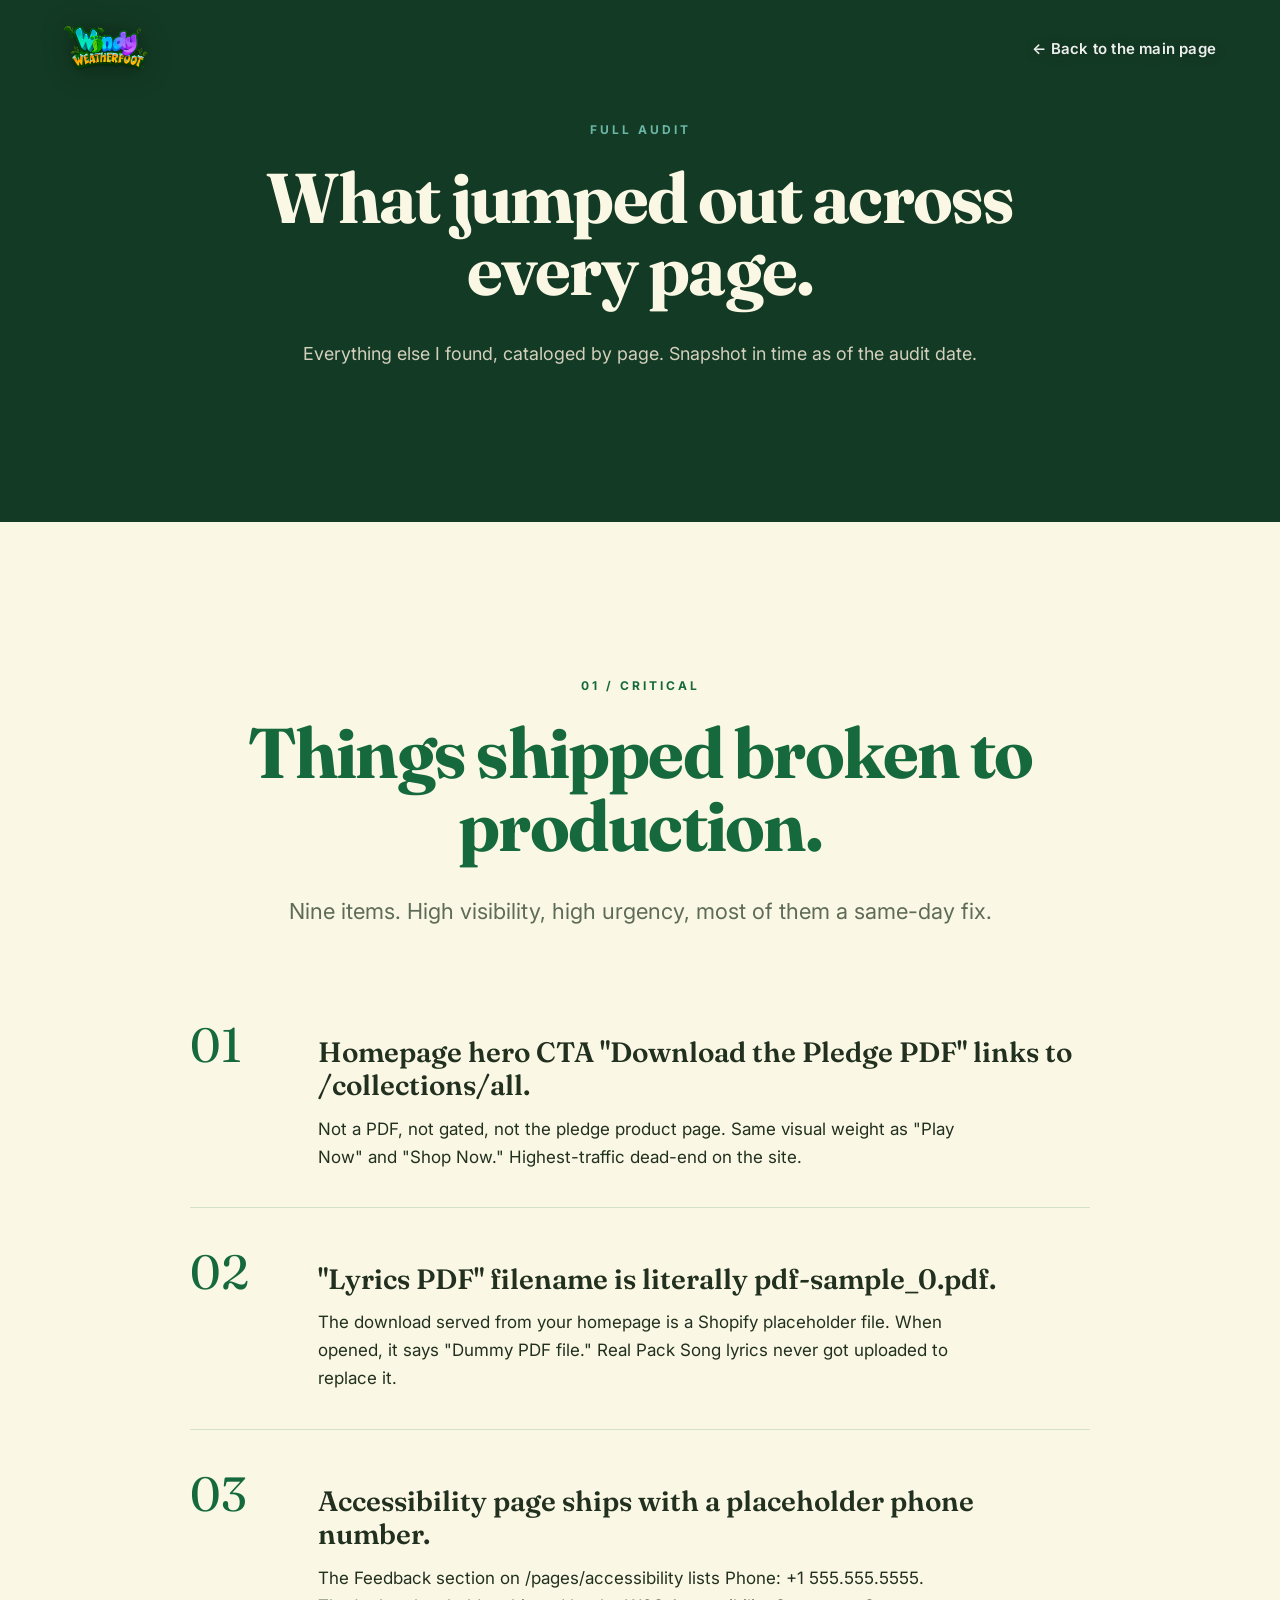
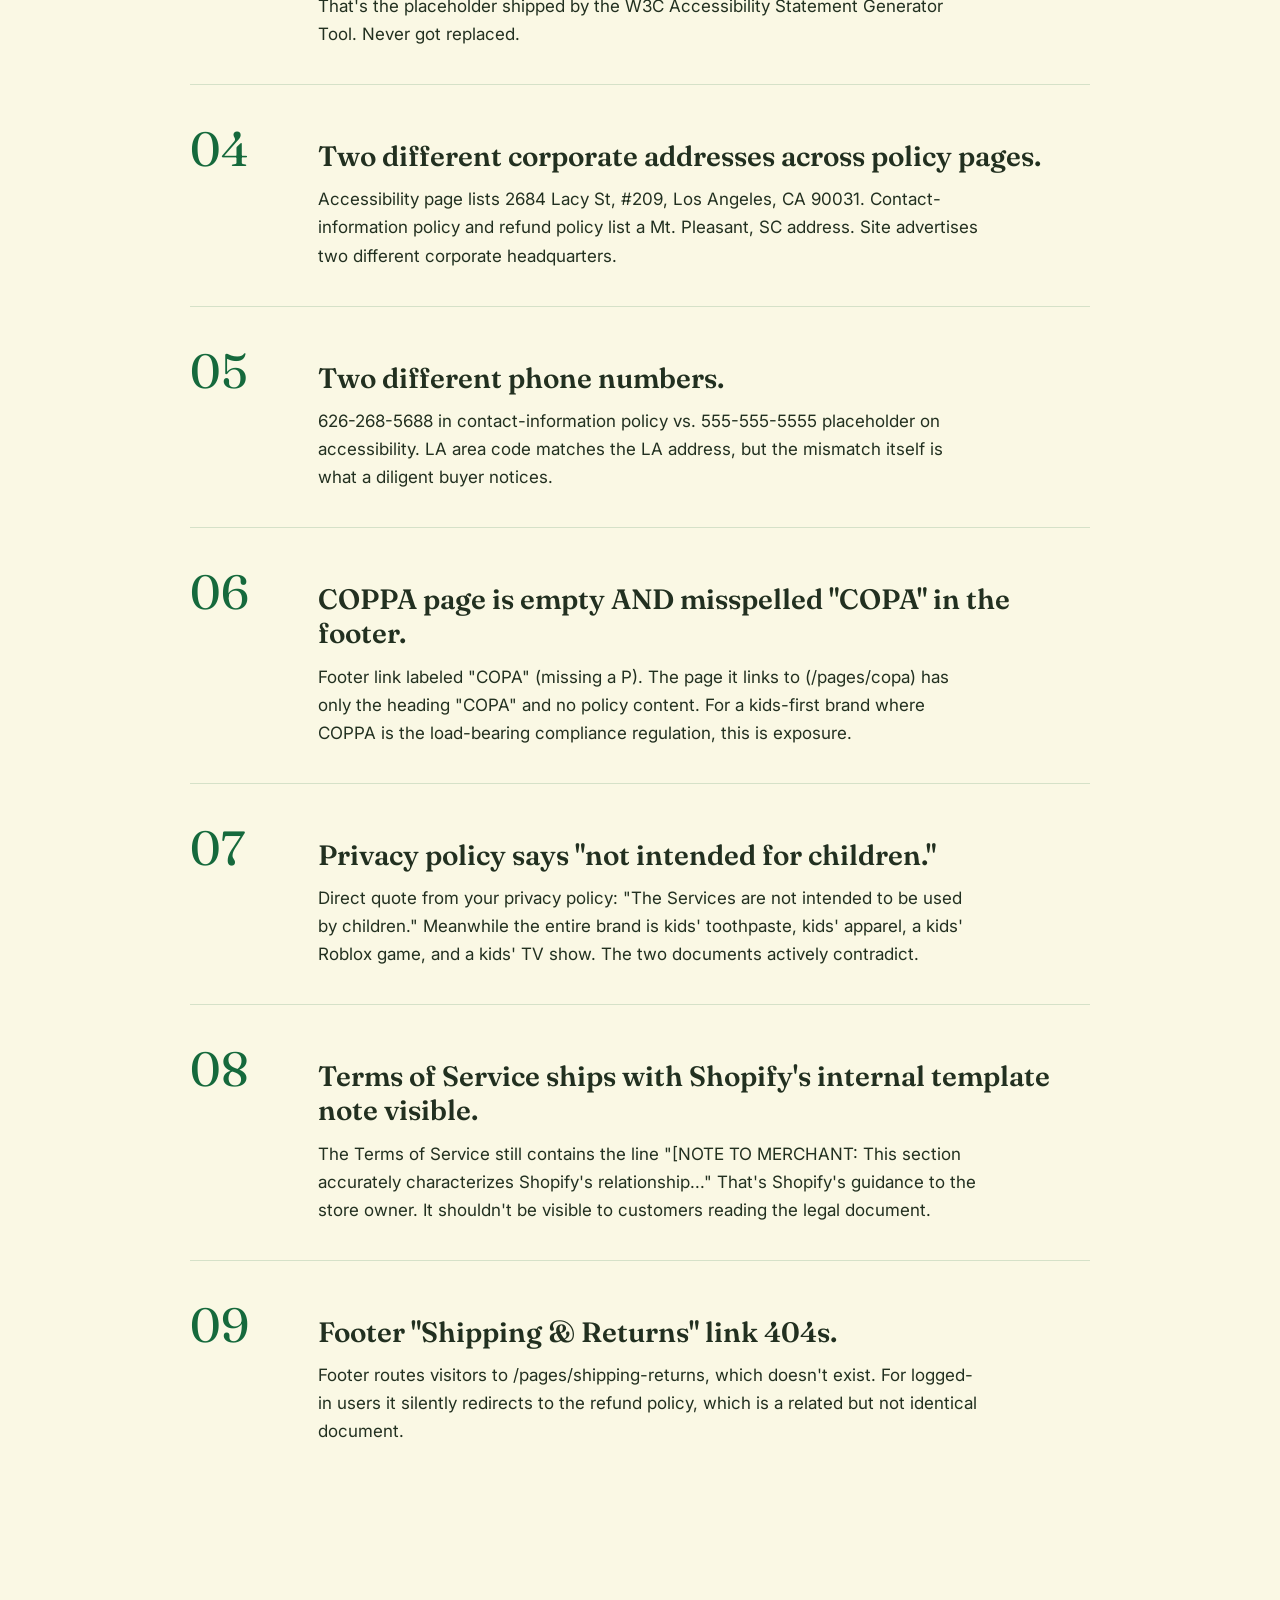
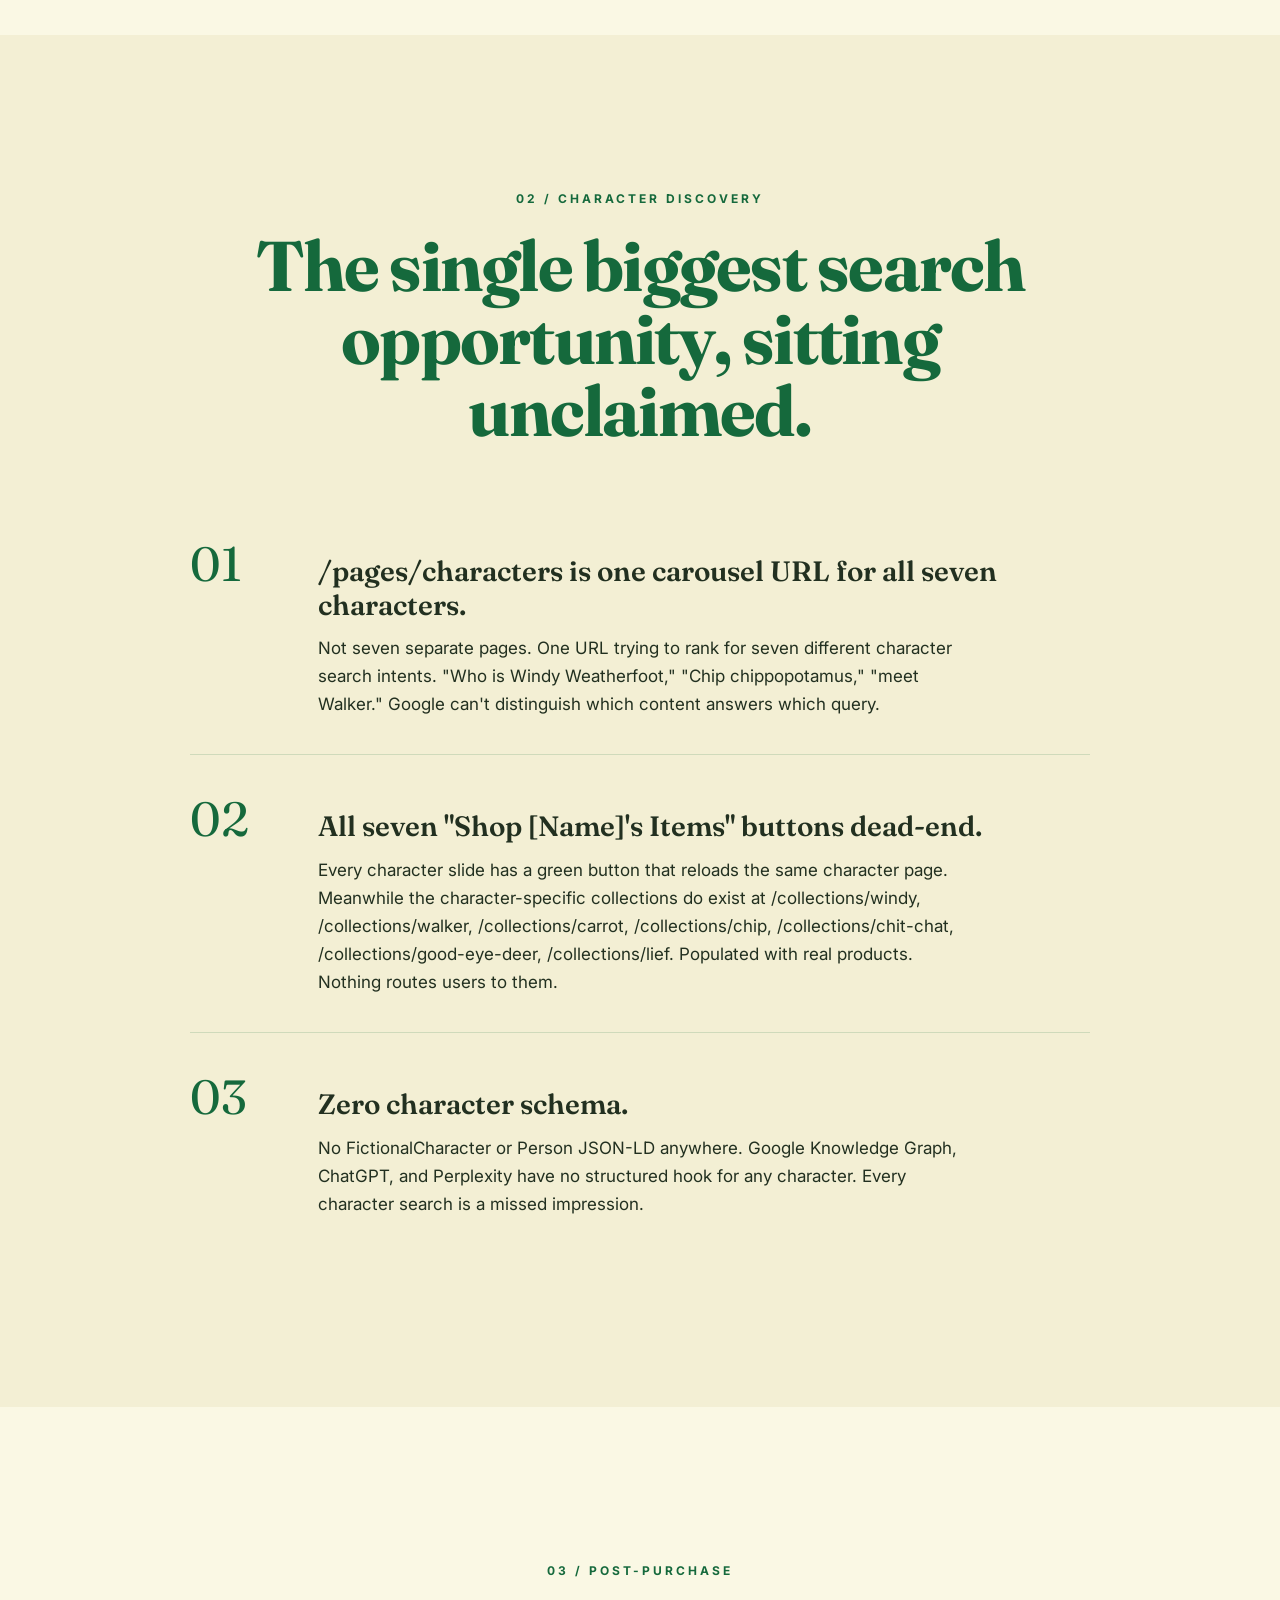
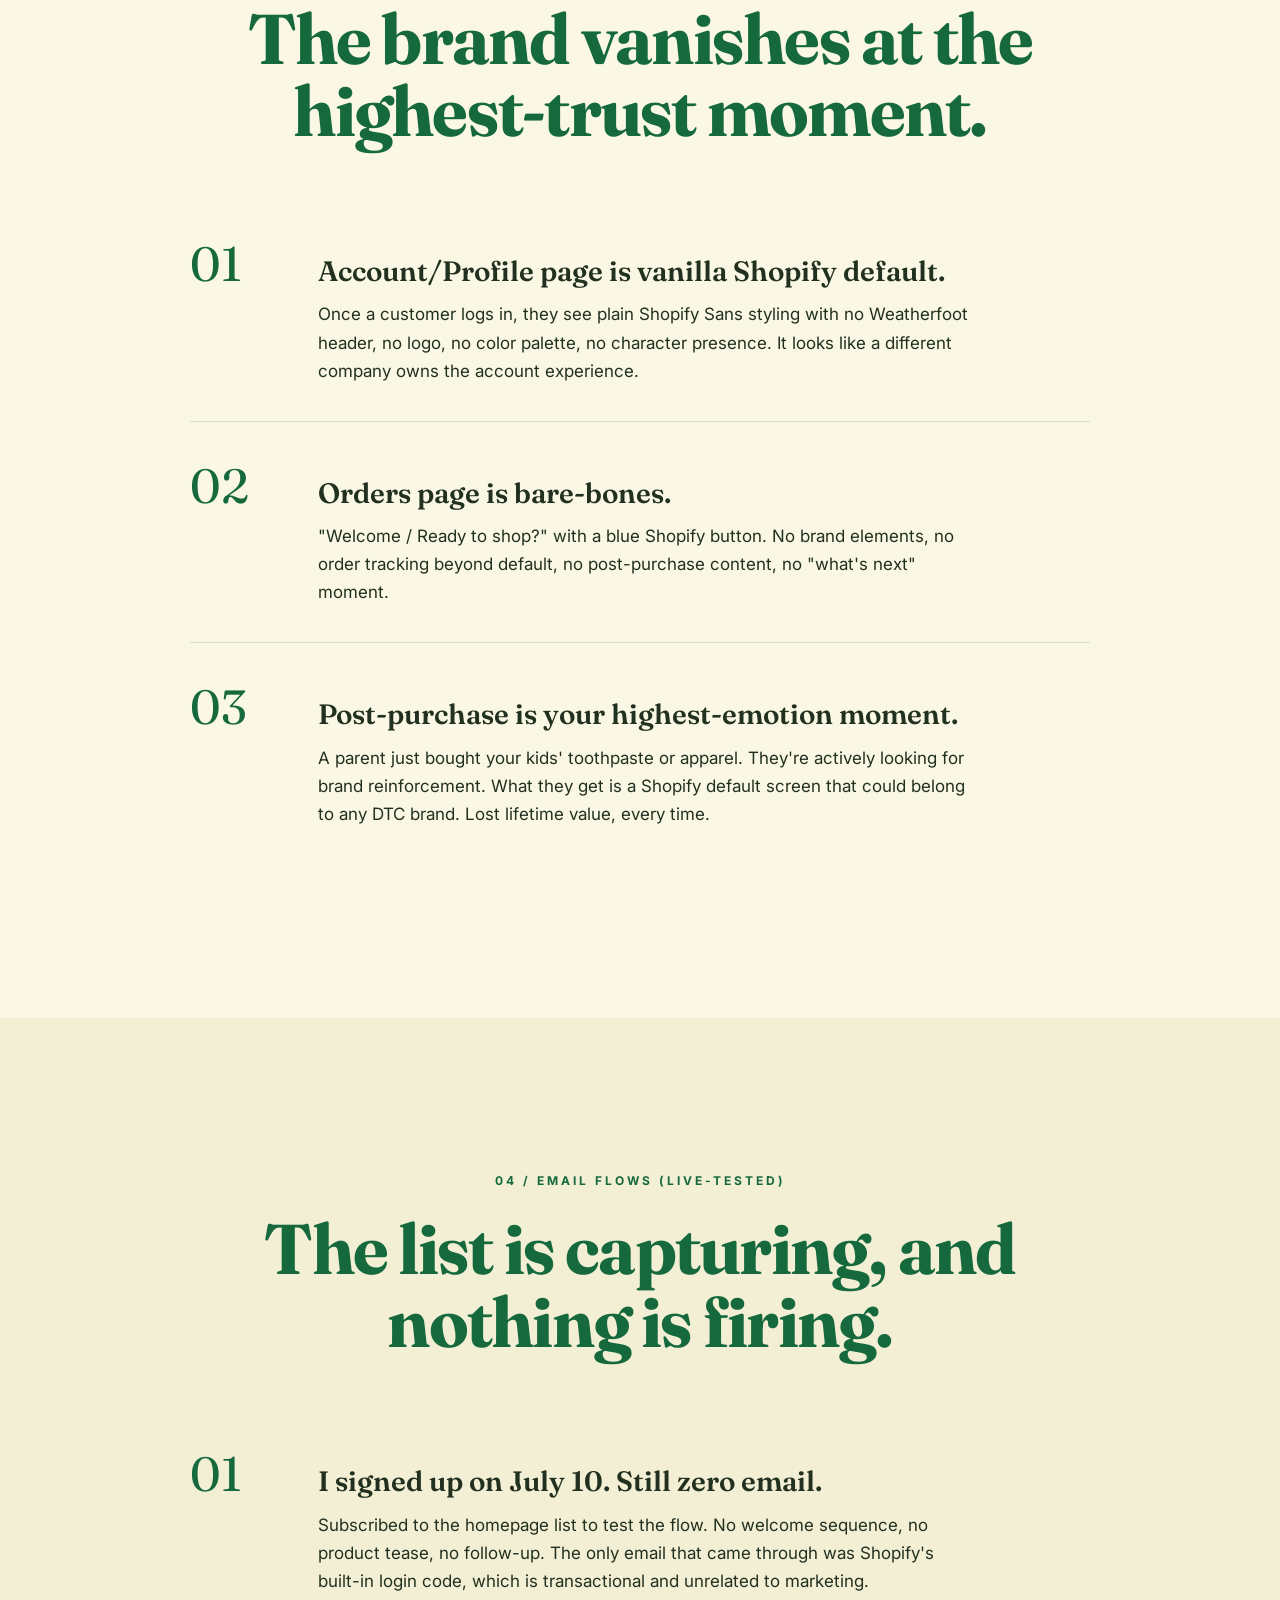
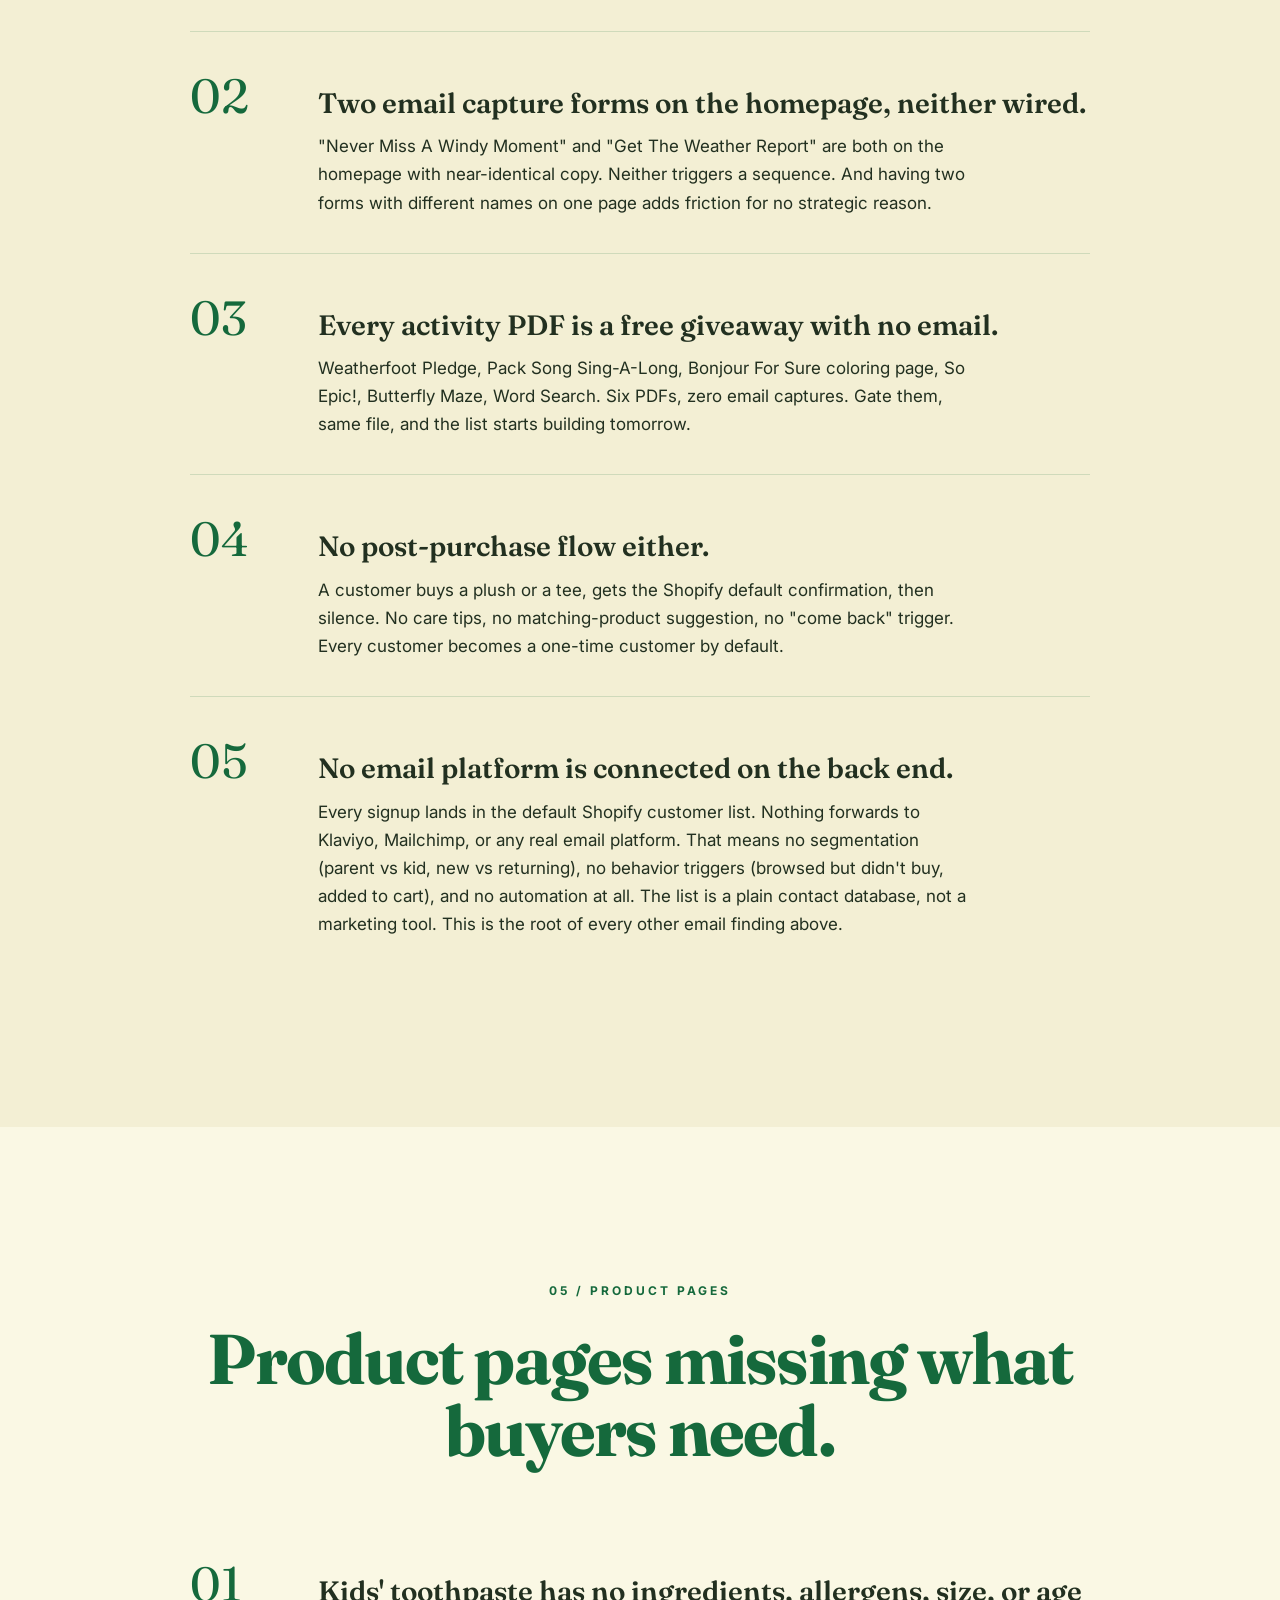
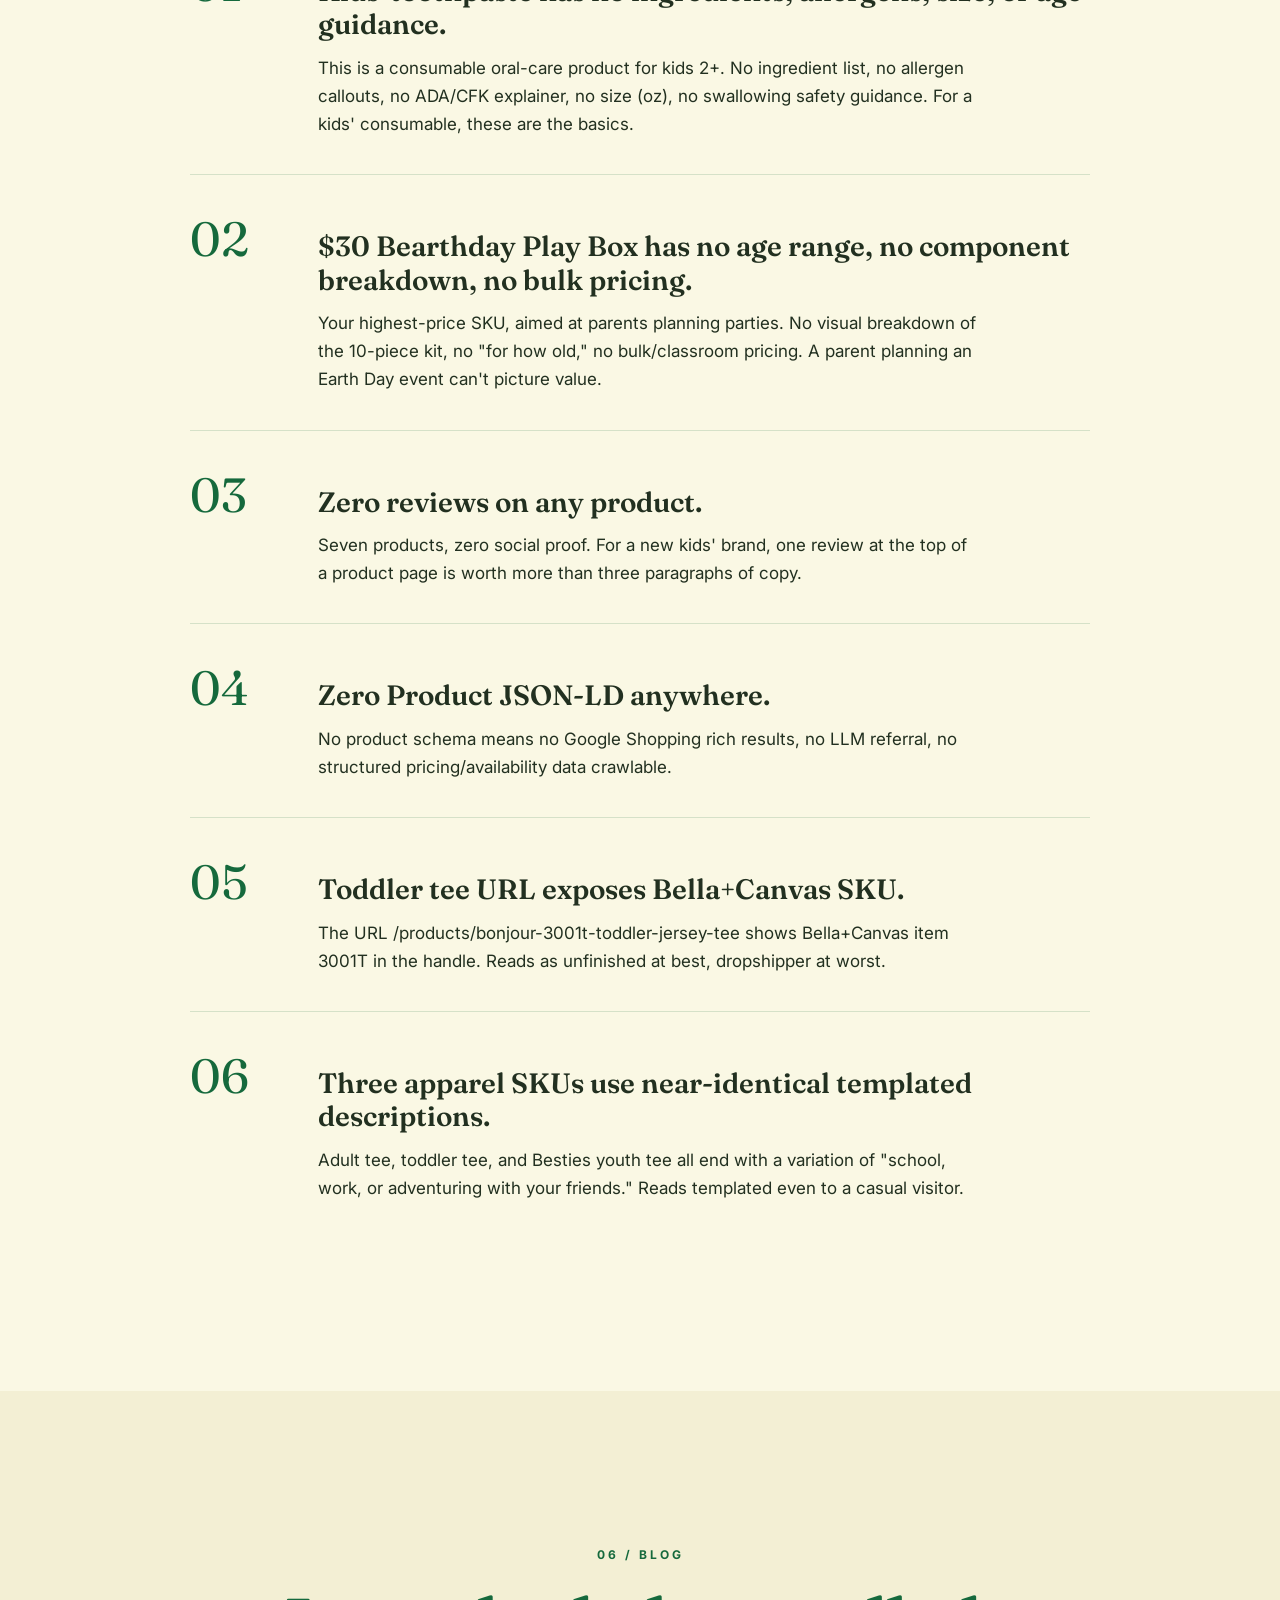
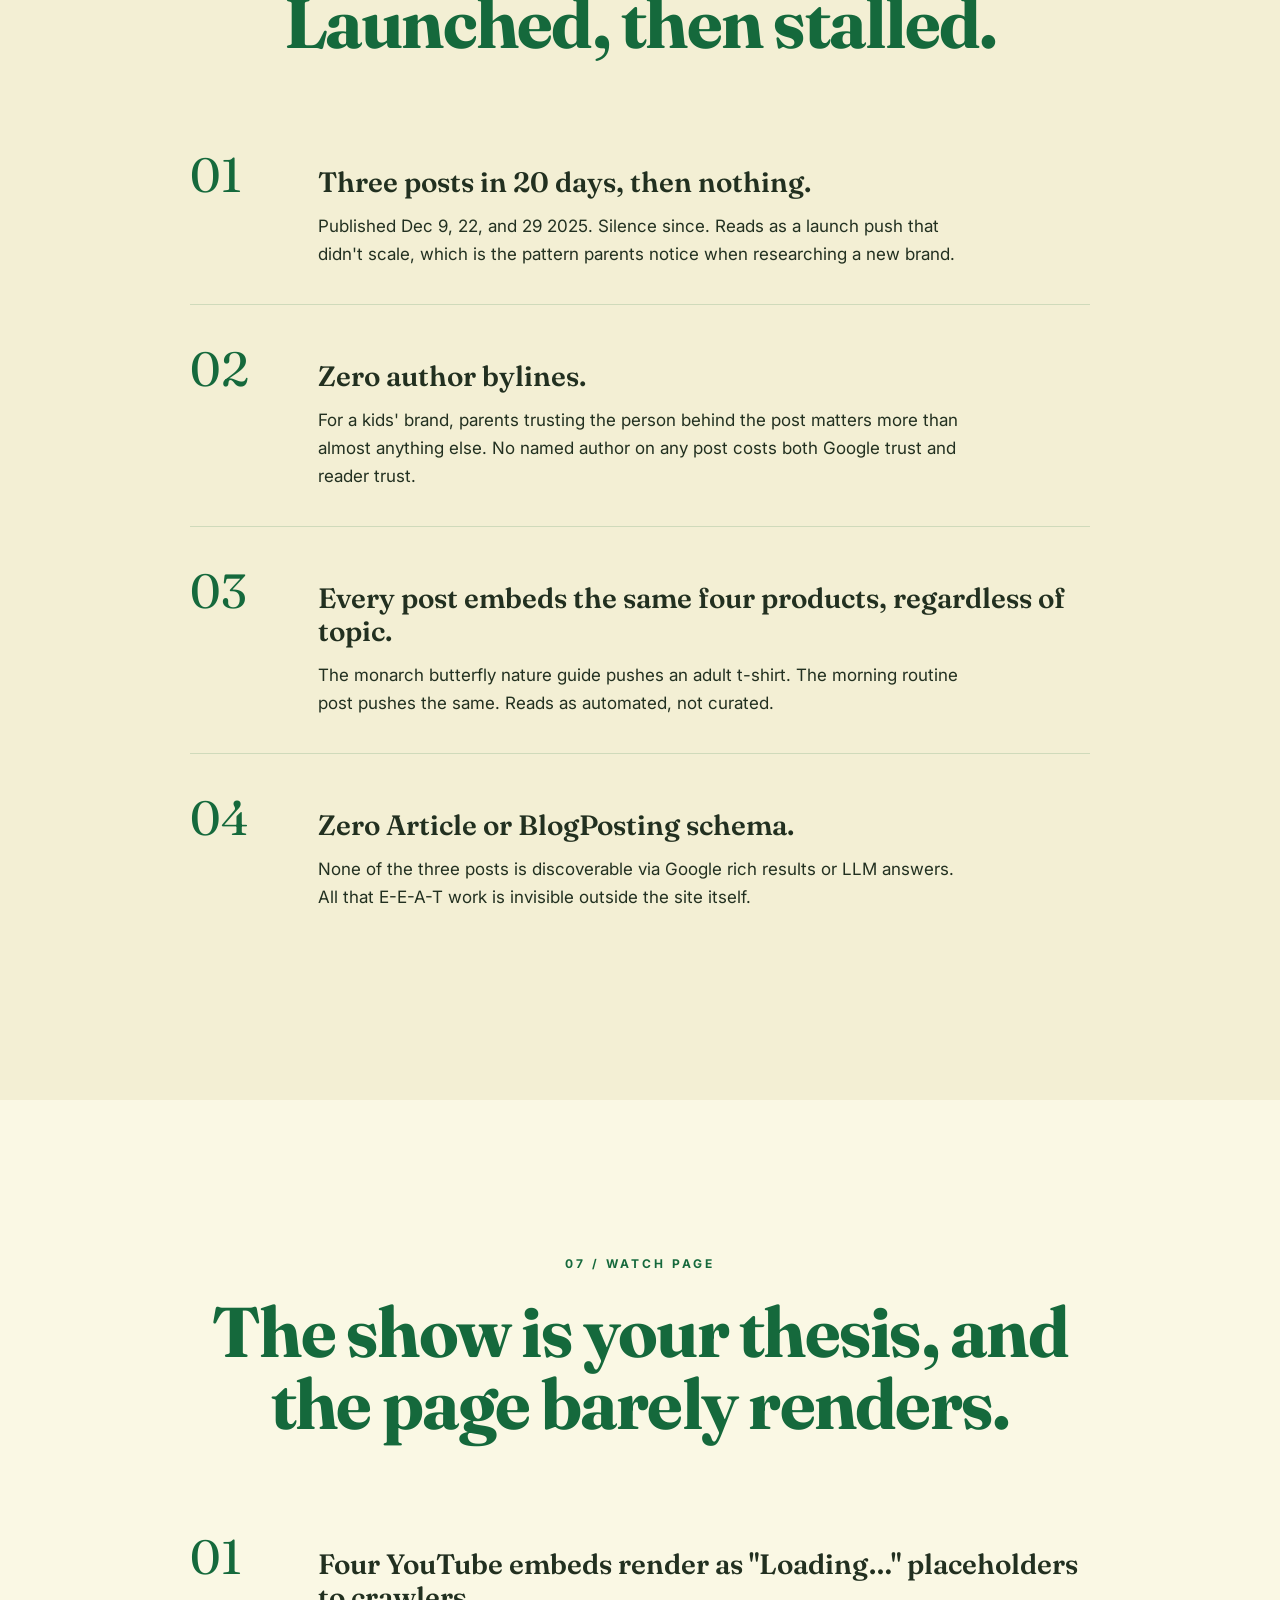
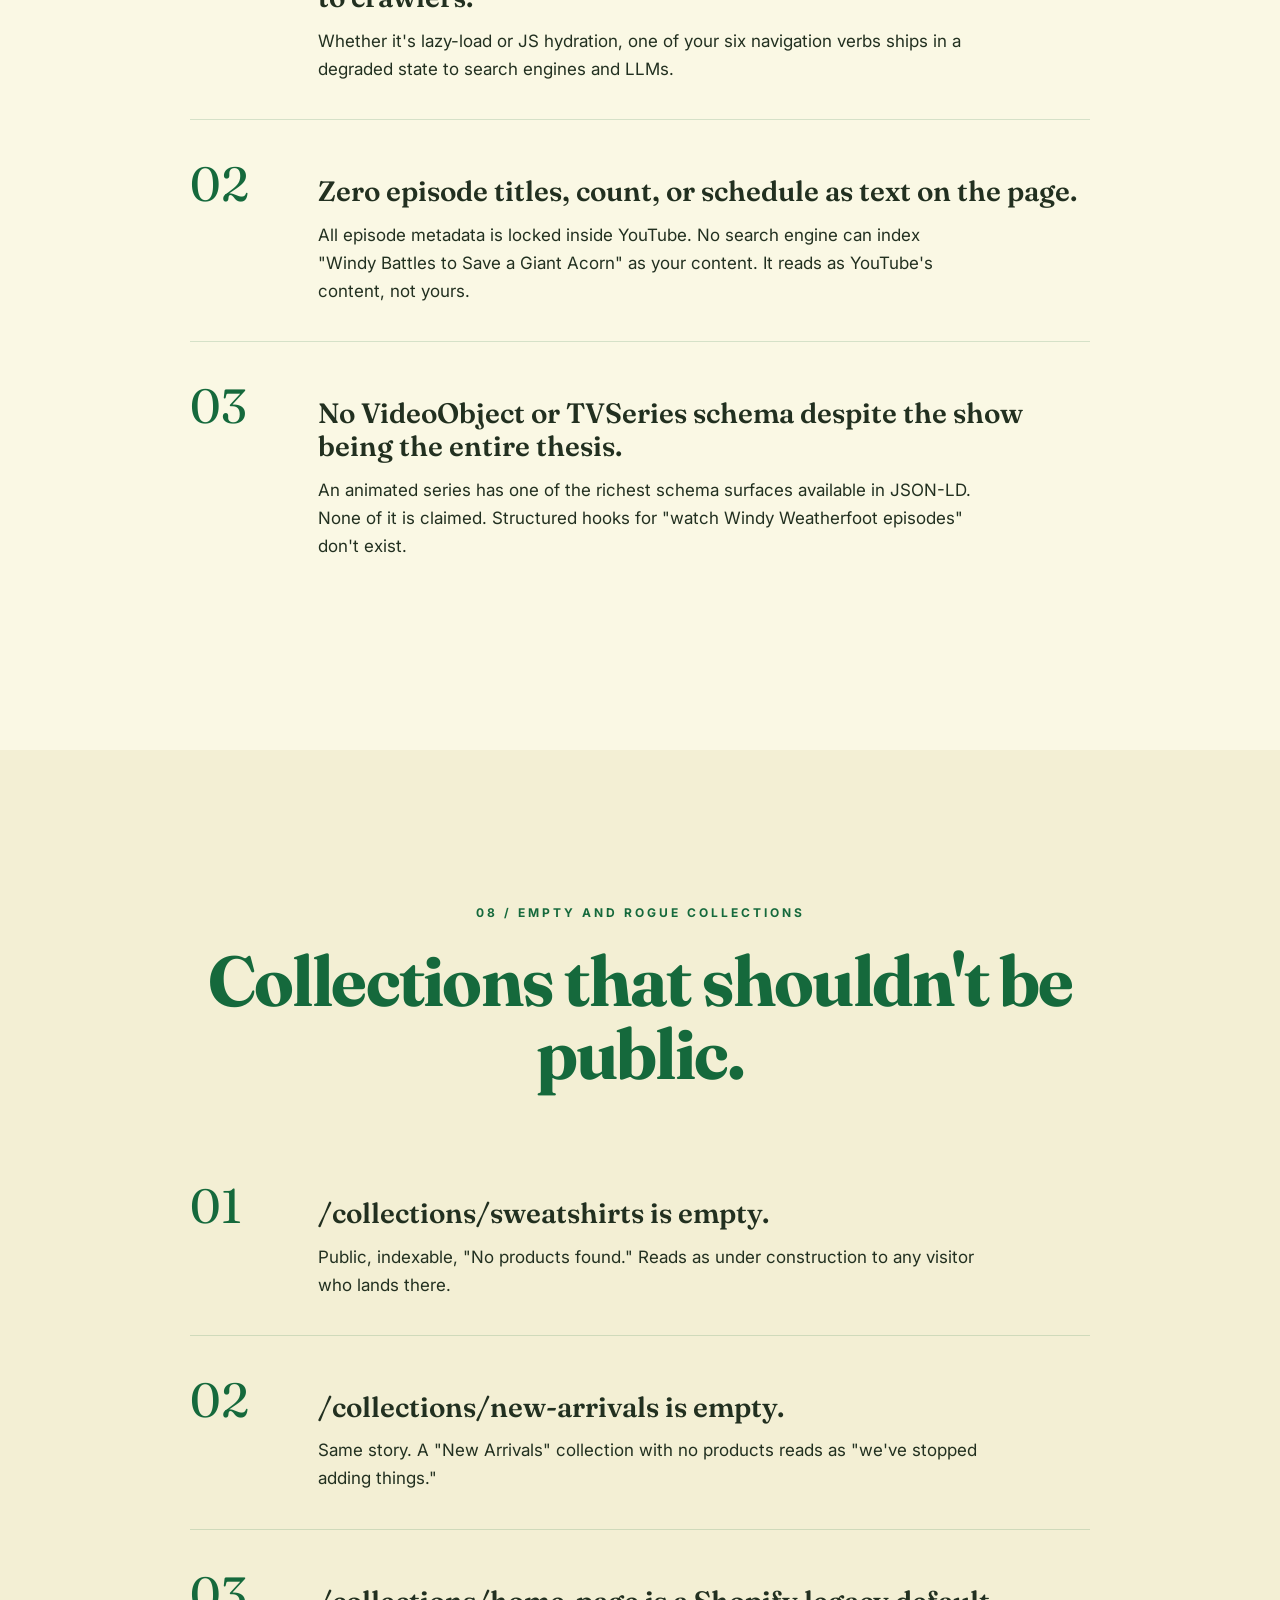
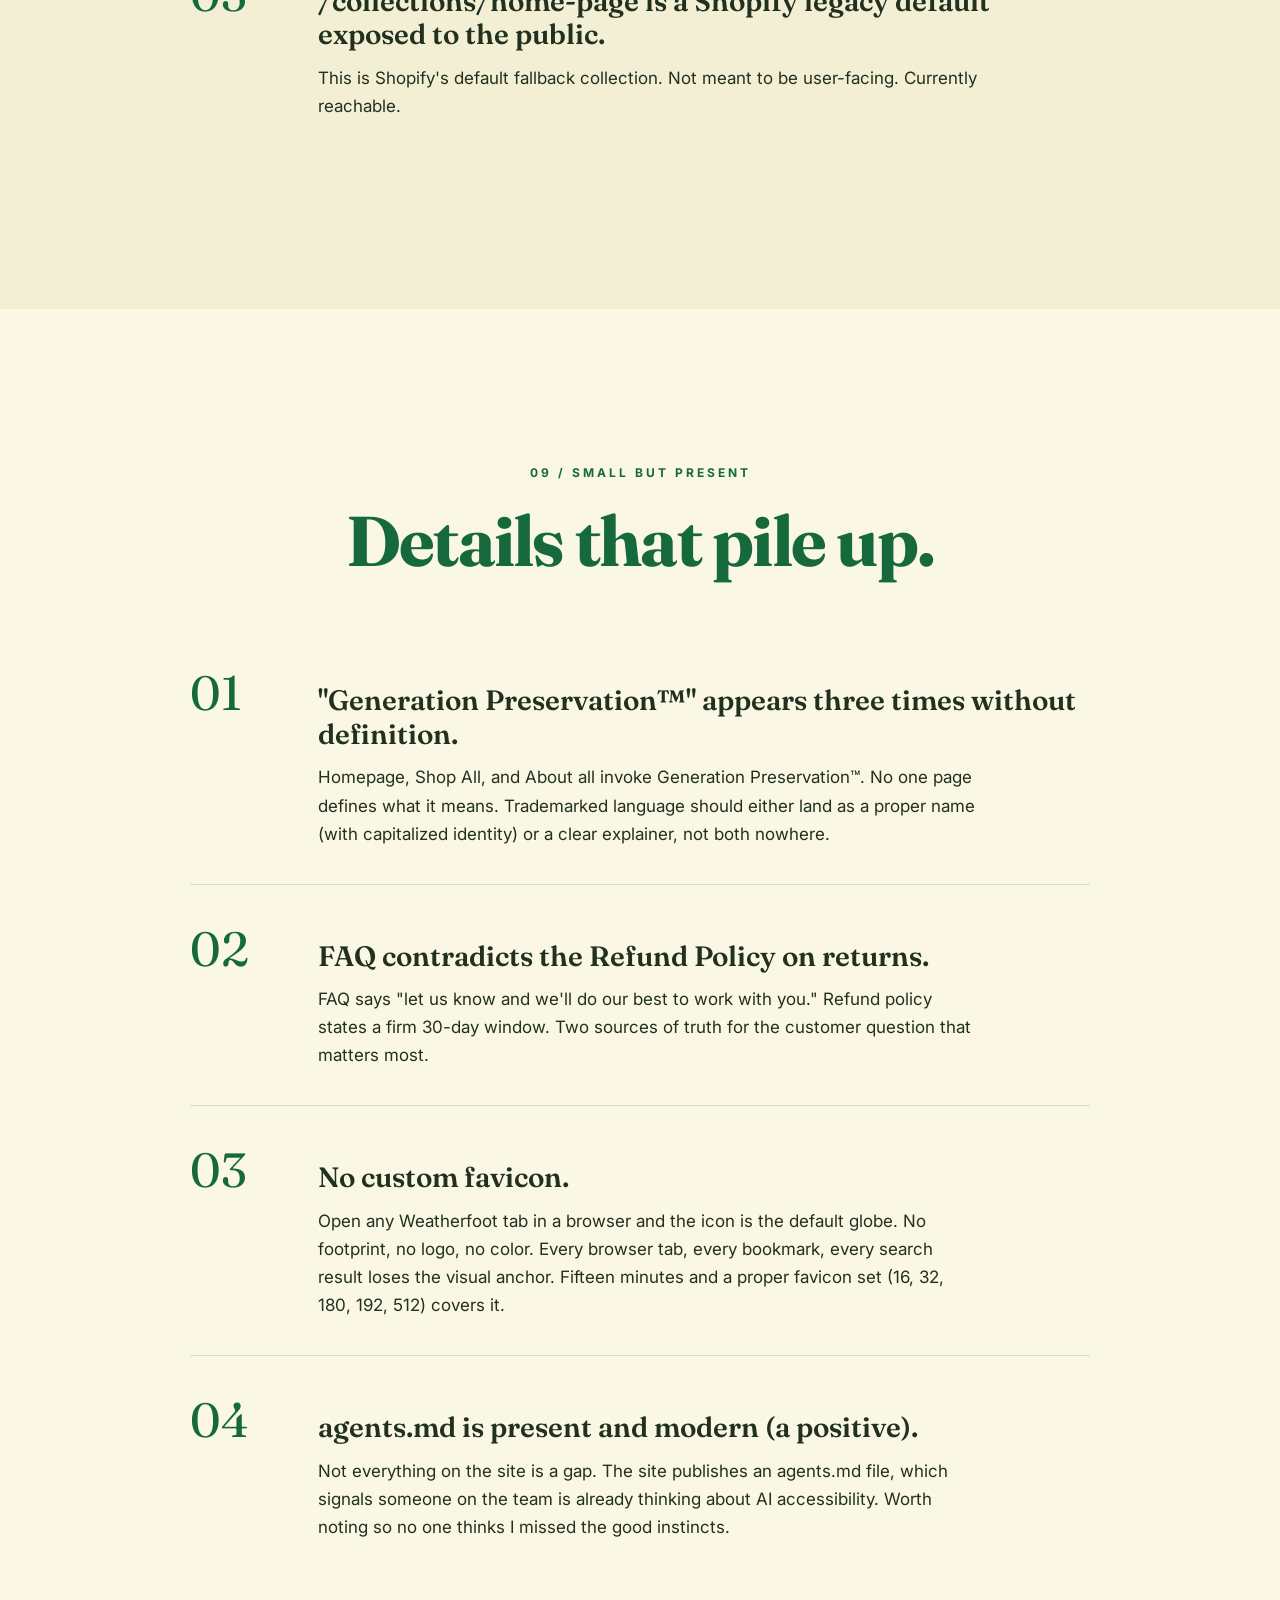
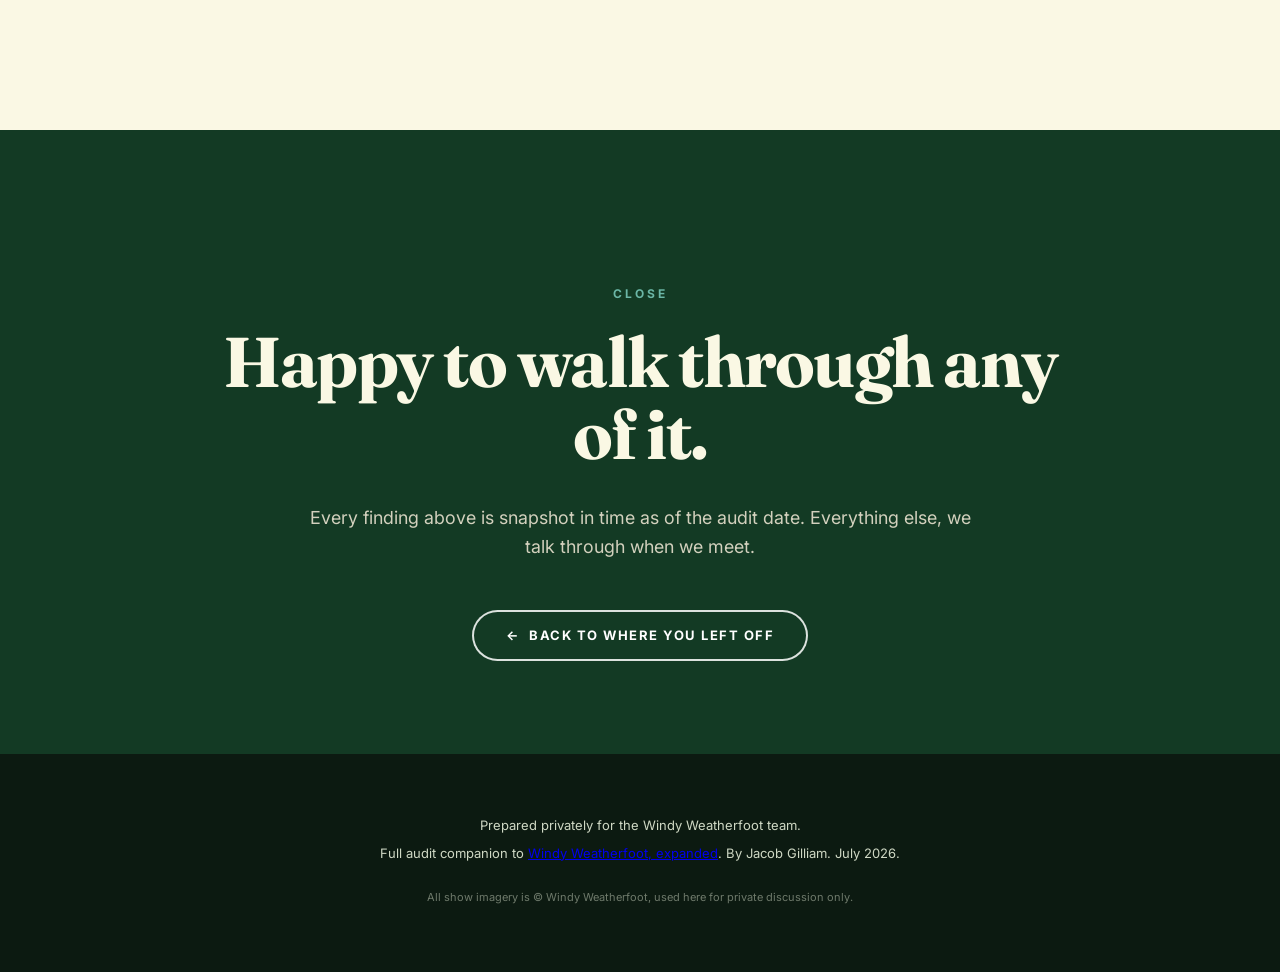
==== commit db2113d5: "depersonalize audit.html + sync cache to v=77 Full audit before Tim Beggy (WW co-creator) reads the " ====
--- a/audit.html
+++ b/audit.html
@@ -8,12 +8,12 @@
   <meta property="og:type" content="website" />
   <meta property="og:url" content="https://jacogilliam-ai.github.io/windy-read/audit.html" />
   <meta property="og:title" content="Full audit, Windy Weatherfoot" />
-  <meta property="og:description" content="What jumped out across every page. Prepared for Ryan Black." />
+  <meta property="og:description" content="What jumped out across every page. Prepared for the Windy Weatherfoot team." />
   <meta property="og:image" content="https://jacogilliam-ai.github.io/windy-read/images/hero-cottage-moon.jpg" />
   <link rel="preconnect" href="https://fonts.googleapis.com" />
   <link rel="preconnect" href="https://fonts.gstatic.com" crossorigin />
   <link href="https://fonts.googleapis.com/css2?family=Fraunces:opsz,wght@9..144,400;9..144,500;9..144,600;9..144,700&family=Inter:wght@400;500;600;700&display=swap" rel="stylesheet" />
-  <link rel="stylesheet" href="styles.css?v=55" />
+  <link rel="stylesheet" href="styles.css?v=77" />
 </head>
 <body>
 
@@ -421,13 +421,13 @@
 
     <!-- FOOTER -->
     <footer class="footer">
-      <p>Prepared privately for Ryan Black.</p>
+      <p>Prepared privately for the Windy Weatherfoot team.</p>
       <p>Full audit companion to <a href="index.html">Windy Weatherfoot, expanded</a>. By Jacob Gilliam. July 2026.</p>
       <p class="footer-fine">All show imagery is © Windy Weatherfoot, used here for private discussion only.</p>
     </footer>
 
   </main>
 
-  <script src="main.js?v=55"></script>
+  <script src="main.js?v=77"></script>
 </body>
 </html>
--- a/styles.css
+++ b/styles.css
@@ -602,6 +602,61 @@
   text-underline-offset: 3px;
   font-weight: 600;
 }
+.ask-offer {
+  margin: 40px 0 32px;
+  padding: 32px;
+  background: rgba(21, 105, 60, 0.08);
+  border-left: 4px solid var(--green);
+  border-radius: 6px;
+}
+.ask-offer-eyebrow {
+  font-size: 11px;
+  font-weight: 700;
+  letter-spacing: 2.5px;
+  text-transform: uppercase;
+  color: var(--green);
+  margin: 0 0 12px;
+}
+.ask-offer-price {
+  font-family: var(--font-display);
+  font-weight: 700;
+  font-style: italic;
+  font-size: clamp(28px, 4vw, 36px);
+  line-height: 1.15;
+  color: var(--ink);
+  margin: 0 0 20px;
+}
+.ask-offer-list {
+  list-style: none;
+  padding: 0;
+  margin: 0;
+}
+.ask-offer-list li {
+  font-size: 15px;
+  line-height: 1.55;
+  color: var(--ink);
+  padding: 6px 0 6px 22px;
+  position: relative;
+}
+.ask-offer-list li::before {
+  content: '';
+  position: absolute;
+  left: 0;
+  top: 14px;
+  width: 6px;
+  height: 6px;
+  border-radius: 50%;
+  background: var(--green);
+}
+@media (max-width: 640px) {
+  .ask-offer {
+    padding: 24px;
+    margin: 32px 0 28px;
+  }
+  .ask-offer-price {
+    font-size: 24px;
+  }
+}
 .ask-close {
   margin-top: 44px;
   padding-top: 32px;
@@ -614,6 +669,33 @@
   line-height: 1.3;
   color: var(--green);
   margin: 0;
+}
+.ask-contact {
+  margin: 20px 0 0;
+  font-size: 16px;
+  color: var(--ink-muted);
+  display: flex;
+  flex-wrap: wrap;
+  gap: 8px 12px;
+  align-items: baseline;
+}
+.ask-contact a {
+  color: var(--ink);
+  text-decoration: underline;
+  text-decoration-thickness: 1px;
+  text-underline-offset: 3px;
+  font-weight: 500;
+}
+.ask-contact a:hover {
+  color: var(--green);
+}
+.ask-contact-sep {
+  color: var(--ink-muted);
+  opacity: 0.5;
+}
+@media (max-width: 480px) {
+  .ask-contact-sep { display: none; }
+  .ask-contact { flex-direction: column; gap: 6px; }
 }
 .ask-proof {
   margin: 40px 0;
@@ -1322,14 +1404,18 @@
 }
 
 /* =========================================================
-   90-DAY PLAN (three monthly cards on forest)
+   30-DAY SPRINT (four weekly cards on forest)
    ========================================================= */
 .plan-grid {
   display: grid;
-  grid-template-columns: repeat(3, 1fr);
-  gap: 28px;
-  max-width: 1200px;
+  grid-template-columns: repeat(4, 1fr);
+  gap: 20px;
+  max-width: 1240px;
   margin: 56px auto 0;
+  padding: 0 24px;
+}
+@media (max-width: 1100px) {
+  .plan-grid { grid-template-columns: repeat(2, 1fr); gap: 24px; max-width: 800px; }
 }
 .plan-month {
   background: rgba(255, 255, 255, 0.05);
@@ -1379,6 +1465,201 @@
   background: var(--accent-gold);
 }
 .plan-month li:first-child::before { top: 10px; }
+
+/* Plan expandable details: click to reveal plain-English explanation per bullet */
+.plan-details {
+  display: flex;
+  flex-direction: column;
+  gap: 4px;
+}
+.plan-detail {
+  border-top: 1px solid rgba(244, 235, 216, 0.08);
+  padding: 12px 0;
+}
+.plan-detail:first-child {
+  border-top: none;
+  padding-top: 0;
+}
+.plan-detail summary {
+  cursor: pointer;
+  list-style: none;
+  position: relative;
+  padding: 0 32px 0 22px;
+  font-size: 15px;
+  line-height: 1.5;
+  color: rgba(244, 235, 216, 0.92);
+  transition: color 0.2s;
+  outline: none;
+}
+.plan-detail summary::-webkit-details-marker { display: none; }
+.plan-detail summary::marker { color: transparent; }
+.plan-detail summary::before {
+  content: '';
+  position: absolute;
+  left: 0;
+  top: 8px;
+  width: 8px;
+  height: 8px;
+  border-radius: 50%;
+  background: var(--accent-gold);
+}
+.plan-detail summary::after {
+  content: '+';
+  position: absolute;
+  right: 6px;
+  top: -3px;
+  color: var(--accent-gold);
+  font-size: 1.4em;
+  line-height: 1;
+  font-weight: 300;
+  transition: transform 0.2s ease;
+}
+.plan-detail[open] > summary::after {
+  content: '\2212';
+}
+.plan-detail summary:hover {
+  color: var(--accent-gold);
+}
+.plan-detail summary:focus-visible {
+  color: var(--accent-gold);
+  outline: 2px solid var(--accent-gold);
+  outline-offset: 4px;
+  border-radius: 4px;
+}
+.plan-detail-body {
+  margin: 12px 0 0 22px;
+  padding-left: 16px;
+  border-left: 2px solid rgba(212, 162, 74, 0.35);
+  font-size: 14px;
+  line-height: 1.6;
+  color: rgba(244, 235, 216, 0.7);
+  font-style: normal;
+}
+
+/* TL;DR summary block below hero */
+.tldr-grid {
+  max-width: 720px;
+  margin: 40px auto 0;
+  display: flex;
+  flex-direction: column;
+}
+.tldr-row {
+  display: grid;
+  grid-template-columns: 140px 1fr;
+  gap: 32px;
+  align-items: baseline;
+  padding: 22px 0;
+  border-top: 1px solid rgba(34, 48, 32, 0.12);
+}
+.tldr-row:first-child {
+  border-top: none;
+  padding-top: 0;
+}
+.tldr-label {
+  font-family: var(--font-display);
+  font-weight: 600;
+  font-style: italic;
+  font-size: 22px;
+  color: var(--accent-gold);
+  margin: 0;
+  line-height: 1.2;
+}
+.tldr-value {
+  font-size: 17px;
+  line-height: 1.5;
+  color: var(--ink);
+  margin: 0;
+}
+
+/* How we'd work together: 3-column grid combining rhythm + needs + risks */
+.together-grid {
+  display: grid;
+  grid-template-columns: repeat(3, 1fr);
+  gap: 48px;
+  max-width: 1200px;
+  margin: 56px auto 0;
+  padding: 0 var(--section-pad-x);
+}
+.together-col {
+  padding: 0;
+}
+.together-kicker {
+  font-family: var(--font-display);
+  font-weight: 600;
+  font-style: italic;
+  font-size: 22px;
+  color: var(--ink);
+  margin: 0 0 20px;
+  padding-bottom: 12px;
+  border-bottom: 2px solid var(--accent-gold);
+  display: inline-block;
+}
+.together-col ul {
+  list-style: none;
+  padding: 0;
+  margin: 0;
+}
+.together-col li {
+  font-size: 15px;
+  line-height: 1.55;
+  color: var(--ink-muted);
+  padding: 10px 0 10px 20px;
+  position: relative;
+  border-top: 1px solid rgba(34, 48, 32, 0.08);
+}
+.together-col li:first-child {
+  border-top: none;
+  padding-top: 0;
+}
+.together-col li:first-child::before {
+  top: 8px;
+}
+.together-col li::before {
+  content: '';
+  position: absolute;
+  left: 0;
+  top: 20px;
+  width: 6px;
+  height: 6px;
+  border-radius: 50%;
+  background: var(--accent-gold);
+}
+.together-note {
+  font-size: 14px;
+  line-height: 1.5;
+  color: var(--ink-muted);
+  font-style: italic;
+  margin: 16px 0 0;
+  padding-top: 12px;
+  border-top: 1px solid rgba(34, 48, 32, 0.12);
+}
+
+/* Responsive stacking */
+@media (max-width: 900px) {
+  .together-grid {
+    grid-template-columns: 1fr;
+    gap: 40px;
+  }
+}
+@media (max-width: 640px) {
+  .tldr-row {
+    grid-template-columns: 1fr;
+    gap: 8px;
+    padding: 20px 0;
+  }
+  .tldr-label {
+    font-size: 20px;
+  }
+  .plan-detail summary {
+    font-size: 14px;
+    padding-right: 28px;
+  }
+  .plan-detail-body {
+    font-size: 13px;
+    margin-left: 22px;
+    padding-left: 12px;
+  }
+}
 
 /* Email preview: Figma mockup of the first welcome email, embedded inside the plan section */
 .email-preview {
